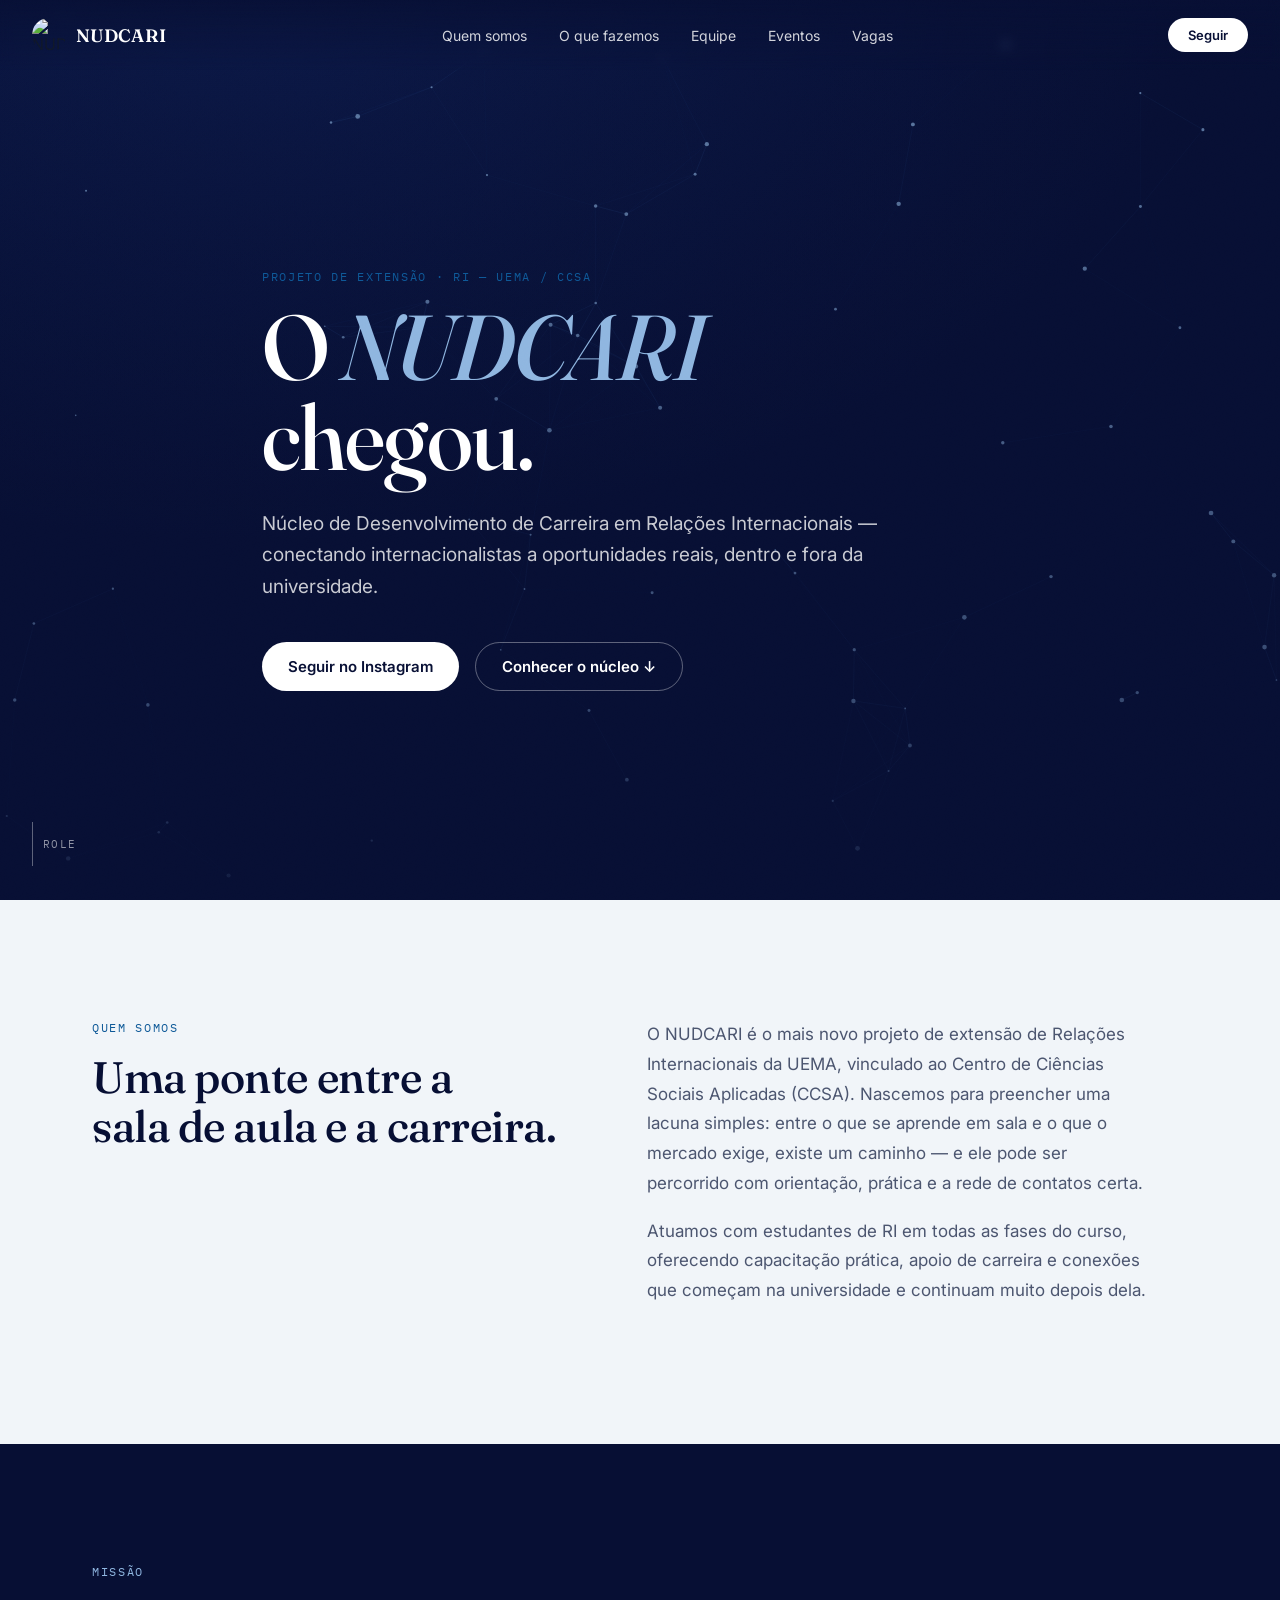
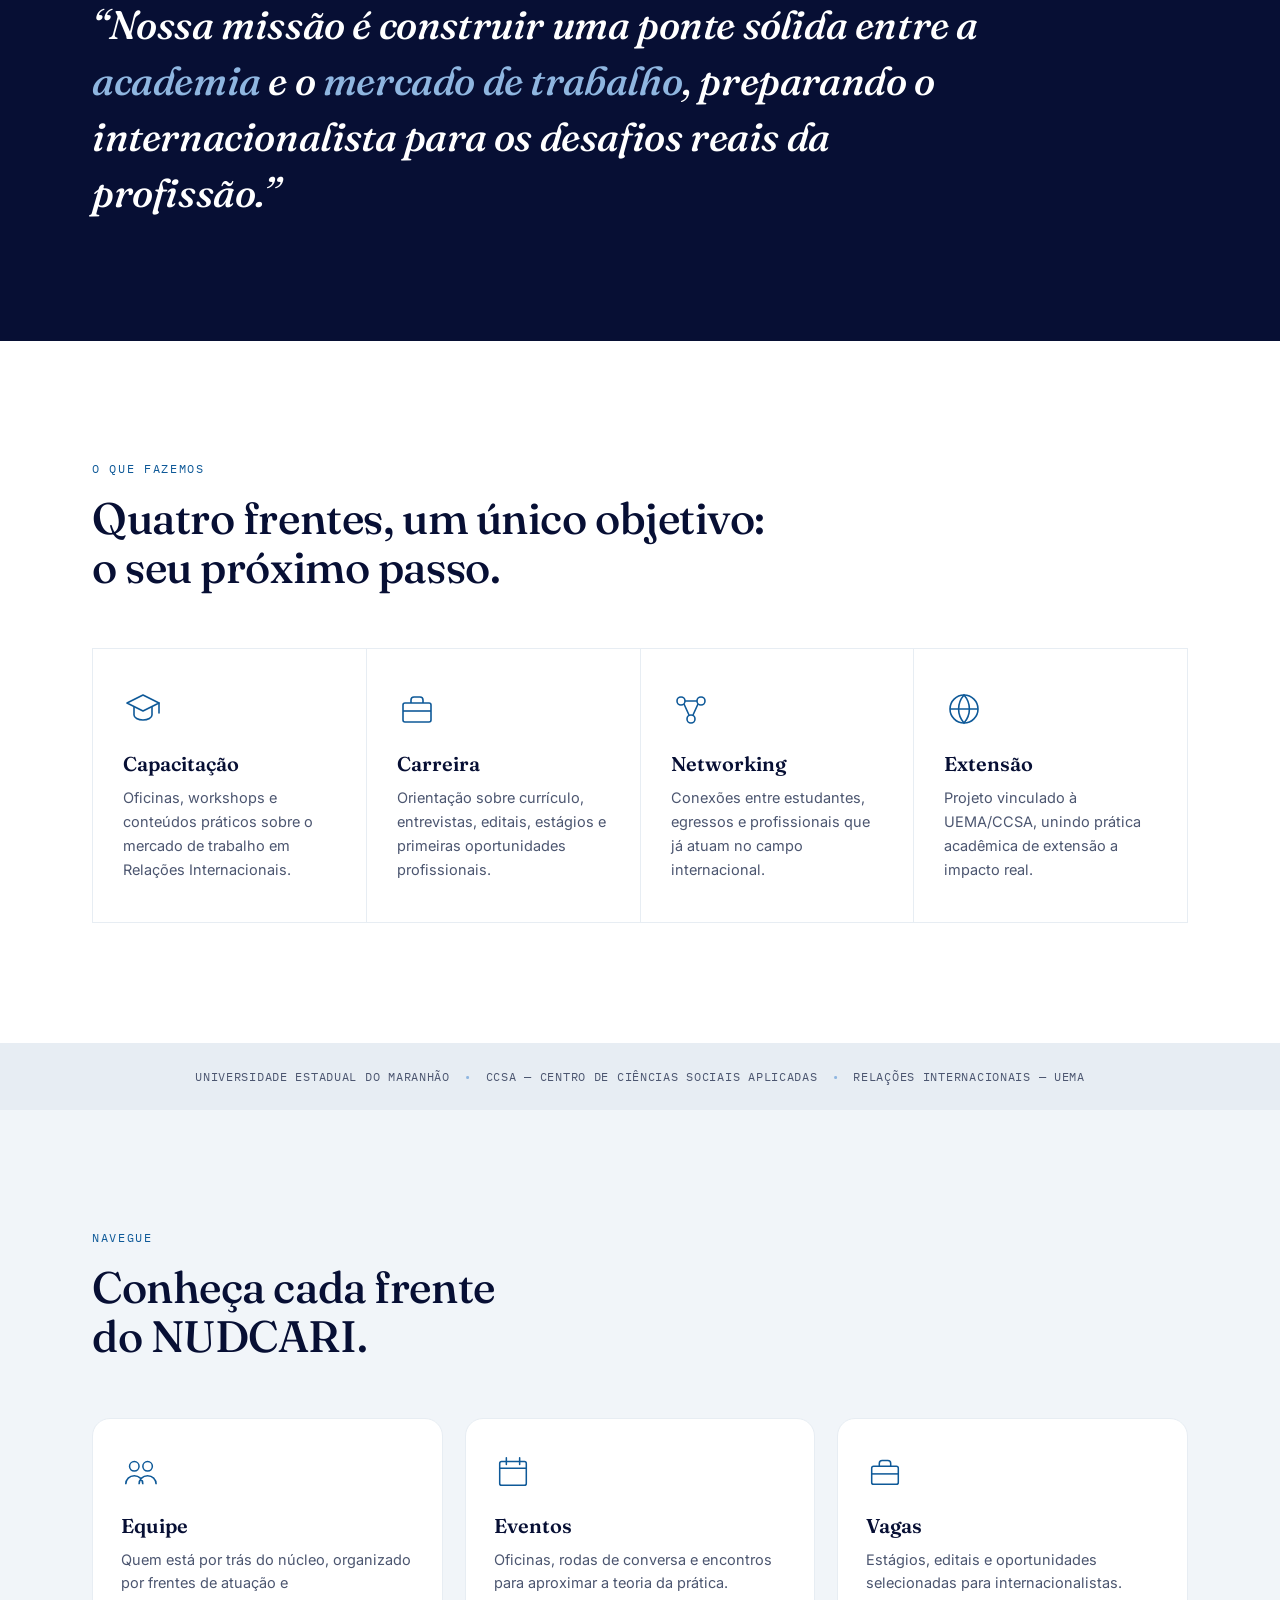
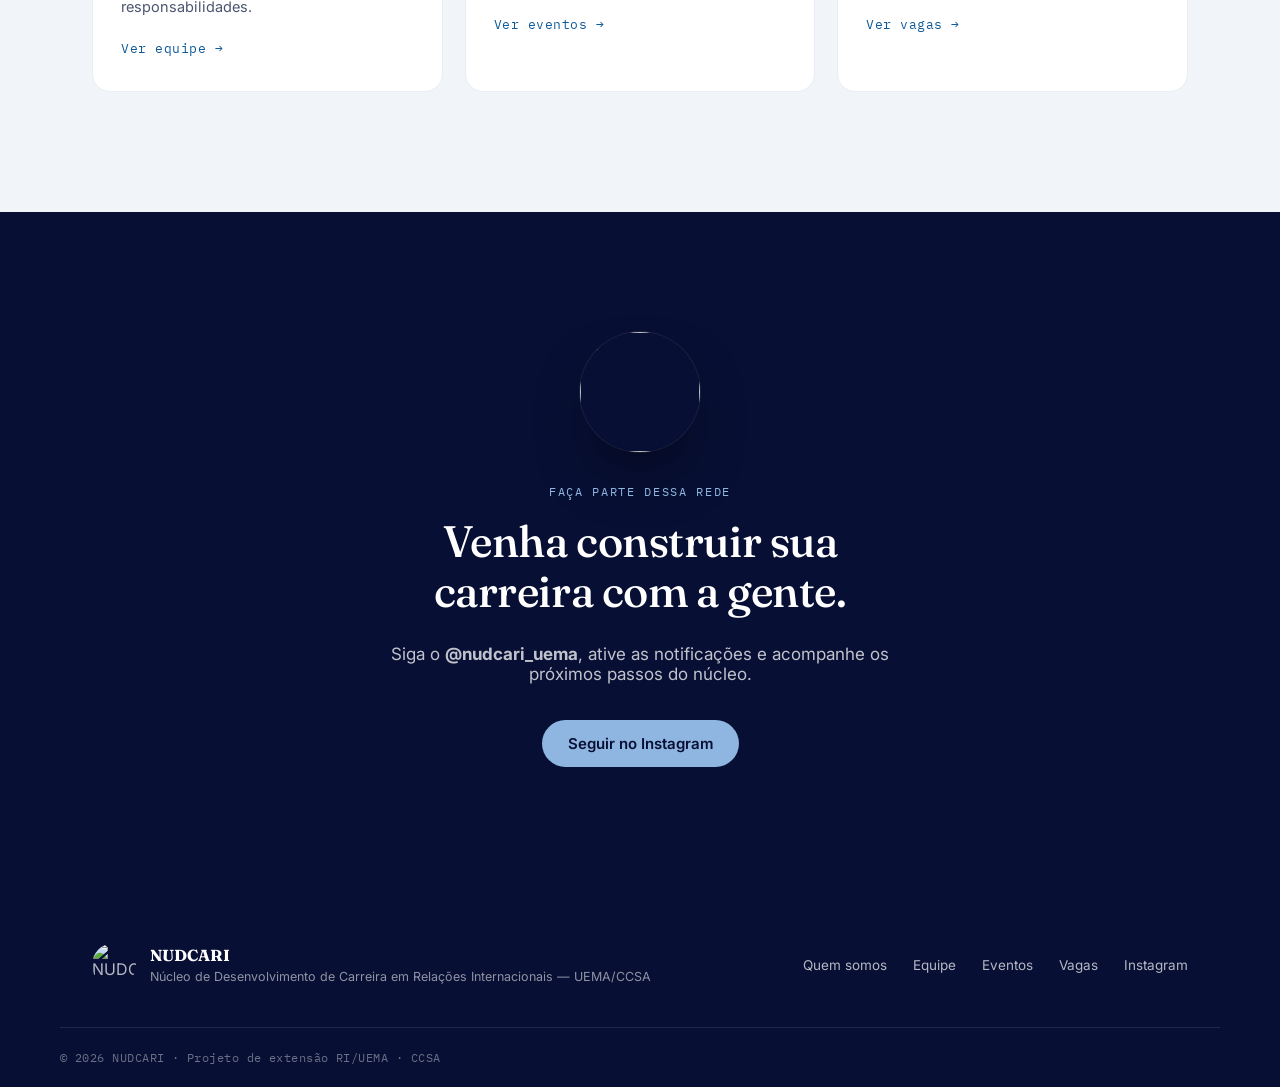
==== index.html @ c7c2193b "Initial commit" ====
<!DOCTYPE html>
<html lang="pt-BR">
<head>
<meta charset="UTF-8">
<meta name="viewport" content="width=device-width, initial-scale=1.0">
<title>NUDCARI — Núcleo de Desenvolvimento de Carreira em Relações Internacionais</title>
<meta name="description" content="NUDCARI é o projeto de extensão de Relações Internacionais da UEMA/CCSA que conecta internacionalistas a capacitação, carreira e networking.">
<link rel="icon" type="image/png" href="assets/favicon.png">
<link rel="preconnect" href="https://fonts.googleapis.com">
<link rel="preconnect" href="https://fonts.gstatic.com" crossorigin>
<link href="https://fonts.googleapis.com/css2?family=Fraunces:ital,opsz,wght@0,9..144,300;0,9..144,500;0,9..144,600;1,9..144,500&family=Inter:wght@400;500;600&family=IBM+Plex+Mono:wght@400;500&display=swap" rel="stylesheet">
<link rel="stylesheet" href="styles.css">
</head>
<body>

<div class="grain"></div>

<header class="nav" id="nav">
  <a href="#top" class="nav__brand">
    <img src="assets/logo-icon.png" alt="NUDCARI" class="nav__logo">
    <span class="nav__word">NUDCARI</span>
  </a>

  <nav class="nav__links" id="navLinks">
    <a href="#quem-somos">Quem somos</a>
    <a href="#pilares">O que fazemos</a>
    <a href="equipe.html">Equipe</a>
    <a href="eventos.html">Eventos</a>
    <a href="vagas.html">Vagas</a>
  </nav>

  <a href="https://instagram.com/nudcari_uema" target="_blank" rel="noopener" class="nav__cta">Seguir</a>

  <button class="nav__burger" id="burger" aria-label="Abrir menu" aria-expanded="false">
    <span></span><span></span><span></span>
  </button>
</header>

<main id="top">

  <!-- HERO -->
  <section class="hero">
    <canvas id="network" class="hero__canvas"></canvas>
    <div class="hero__veil"></div>
    <div class="hero__content">
      <p class="eyebrow" data-reveal>Projeto de Extensão · RI — UEMA / CCSA</p>
      <h1 class="hero__title" data-reveal>
        O <span class="ital">NUDCARI</span><br>chegou.
      </h1>
      <p class="hero__sub" data-reveal>
        Núcleo de Desenvolvimento de Carreira em Relações Internacionais —
        conectando internacionalistas a oportunidades reais, dentro e fora da universidade.
      </p>
      <div class="hero__actions" data-reveal>
        <a href="https://instagram.com/nudcari_uema" target="_blank" rel="noopener" class="btn btn--primary">
          Seguir no Instagram
        </a>
        <a href="#quem-somos" class="btn btn--ghost">Conhecer o núcleo ↓</a>
      </div>
    </div>
    <div class="hero__scroll" aria-hidden="true">
      <span></span>
      <p>role</p>
    </div>
  </section>

  <!-- QUEM SOMOS -->
  <section class="section section--pale" id="quem-somos">
    <div class="wrap grid-2">
      <div data-reveal>
        <p class="eyebrow">Quem somos</p>
        <h2 class="h2">Uma ponte entre a<br>sala de aula e a carreira.</h2>
      </div>
      <div class="prose" data-reveal>
        <p>
          O NUDCARI é o mais novo projeto de extensão de Relações Internacionais da UEMA,
          vinculado ao Centro de Ciências Sociais Aplicadas (CCSA). Nascemos para preencher
          uma lacuna simples: entre o que se aprende em sala e o que o mercado exige,
          existe um caminho — e ele pode ser percorrido com orientação, prática e a rede
          de contatos certa.
        </p>
        <p>
          Atuamos com estudantes de RI em todas as fases do curso, oferecendo capacitação
          prática, apoio de carreira e conexões que começam na universidade e continuam
          muito depois dela.
        </p>
      </div>
    </div>
  </section>

  <!-- MISSÃO -->
  <section class="section section--navy" id="missao">
    <div class="wrap">
      <p class="eyebrow eyebrow--light" data-reveal>Missão</p>
      <blockquote class="quote" data-reveal>
        “Nossa missão é construir uma ponte sólida entre a
        <em>academia</em> e o <em>mercado de trabalho</em>,
        preparando o internacionalista para os desafios reais da profissão.”
      </blockquote>
    </div>
  </section>

  <!-- PILARES -->
  <section class="section section--white" id="pilares">
    <div class="wrap">
      <p class="eyebrow" data-reveal>O que fazemos</p>
      <h2 class="h2" data-reveal>Quatro frentes, um único objetivo:<br>o seu próximo passo.</h2>

      <div class="cards">
        <article class="card" data-reveal>
          <div class="card__icon">
            <svg viewBox="0 0 40 40" fill="none"><path d="M20 6 L36 14 L20 22 L4 14 Z" stroke="currentColor" stroke-width="1.6" stroke-linejoin="round"/><path d="M11 18v8c0 2.5 4 5 9 5s9-2.5 9-5v-8" stroke="currentColor" stroke-width="1.6"/><path d="M36 14v10" stroke="currentColor" stroke-width="1.6" stroke-linecap="round"/></svg>
          </div>
          <h3>Capacitação</h3>
          <p>Oficinas, workshops e conteúdos práticos sobre o mercado de trabalho em Relações Internacionais.</p>
        </article>
        <article class="card" data-reveal>
          <div class="card__icon">
            <svg viewBox="0 0 40 40" fill="none"><rect x="6" y="14" width="28" height="19" rx="2" stroke="currentColor" stroke-width="1.6"/><path d="M14 14v-3a3 3 0 0 1 3-3h6a3 3 0 0 1 3 3v3" stroke="currentColor" stroke-width="1.6"/><path d="M6 22h28" stroke="currentColor" stroke-width="1.6"/></svg>
          </div>
          <h3>Carreira</h3>
          <p>Orientação sobre currículo, entrevistas, editais, estágios e primeiras oportunidades profissionais.</p>
        </article>
        <article class="card" data-reveal>
          <div class="card__icon">
            <svg viewBox="0 0 40 40" fill="none"><circle cx="10" cy="12" r="4" stroke="currentColor" stroke-width="1.6"/><circle cx="30" cy="12" r="4" stroke="currentColor" stroke-width="1.6"/><circle cx="20" cy="30" r="4" stroke="currentColor" stroke-width="1.6"/><path d="M13 15l5 11M27 15l-5 11M14 12h12" stroke="currentColor" stroke-width="1.6"/></svg>
          </div>
          <h3>Networking</h3>
          <p>Conexões entre estudantes, egressos e profissionais que já atuam no campo internacional.</p>
        </article>
        <article class="card" data-reveal>
          <div class="card__icon">
            <svg viewBox="0 0 40 40" fill="none"><circle cx="20" cy="20" r="14" stroke="currentColor" stroke-width="1.6"/><path d="M6 20h28M20 6c3.5 4 5.4 9 5.4 14S23.5 30 20 34c-3.5-4-5.4-9-5.4-14S16.5 10 20 6Z" stroke="currentColor" stroke-width="1.6"/></svg>
          </div>
          <h3>Extensão</h3>
          <p>Projeto vinculado à UEMA/CCSA, unindo prática acadêmica de extensão a impacto real.</p>
        </article>
      </div>
    </div>
  </section>

  <!-- PARCEIROS -->
  <section class="partners">
    <div class="wrap partners__row" data-reveal>
      <span>Universidade Estadual do Maranhão</span>
      <span class="dot">•</span>
      <span>CCSA — Centro de Ciências Sociais Aplicadas</span>
      <span class="dot">•</span>
      <span>Relações Internacionais — UEMA</span>
    </div>
  </section>

  <!-- EXPLORE -->
  <section class="section section--pale" id="explore">
    <div class="wrap">
      <p class="eyebrow" data-reveal>Navegue</p>
      <h2 class="h2" data-reveal>Conheça cada frente<br>do NUDCARI.</h2>

      <div class="explore">
        <a href="equipe.html" class="explore-card" data-reveal>
          <div class="explore-card__icon">
            <svg viewBox="0 0 40 40" fill="none"><circle cx="14" cy="14" r="5" stroke="currentColor" stroke-width="1.6"/><circle cx="28" cy="14" r="5" stroke="currentColor" stroke-width="1.6"/><path d="M5 33c0-5.5 4-9 9-9s9 3.5 9 9M19 33c0-5.5 4-9 9-9s9 3.5 9 9" stroke="currentColor" stroke-width="1.6"/></svg>
          </div>
          <h3>Equipe</h3>
          <p>Quem está por trás do núcleo, organizado por frentes de atuação e responsabilidades.</p>
          <span>Ver equipe →</span>
        </a>
        <a href="eventos.html" class="explore-card" data-reveal>
          <div class="explore-card__icon">
            <svg viewBox="0 0 40 40" fill="none"><rect x="6" y="9" width="28" height="25" rx="2" stroke="currentColor" stroke-width="1.6"/><path d="M6 16h28M13 5v7M27 5v7" stroke="currentColor" stroke-width="1.6" stroke-linecap="round"/></svg>
          </div>
          <h3>Eventos</h3>
          <p>Oficinas, rodas de conversa e encontros para aproximar a teoria da prática.</p>
          <span>Ver eventos →</span>
        </a>
        <a href="vagas.html" class="explore-card" data-reveal>
          <div class="explore-card__icon">
            <svg viewBox="0 0 40 40" fill="none"><rect x="6" y="14" width="28" height="19" rx="2" stroke="currentColor" stroke-width="1.6"/><path d="M14 14v-3a3 3 0 0 1 3-3h6a3 3 0 0 1 3 3v3" stroke="currentColor" stroke-width="1.6"/><path d="M6 22h28" stroke="currentColor" stroke-width="1.6"/></svg>
          </div>
          <h3>Vagas</h3>
          <p>Estágios, editais e oportunidades selecionadas para internacionalistas.</p>
          <span>Ver vagas →</span>
        </a>
      </div>
    </div>
  </section>

  <!-- CONTATO -->
  <section class="section section--navy cta-final" id="contato">
    <div class="wrap cta-final__inner">
      <img src="assets/logo-icon.png" alt="" class="cta-final__mark" aria-hidden="true">
      <p class="eyebrow eyebrow--light" data-reveal>Faça parte dessa rede</p>
      <h2 class="h2 h2--light" data-reveal>Venha construir sua<br>carreira com a gente.</h2>
      <p class="cta-final__text" data-reveal>
        Siga o <strong>@nudcari_uema</strong>, ative as notificações
        e acompanhe os próximos passos do núcleo.
      </p>
      <a href="https://instagram.com/nudcari_uema" target="_blank" rel="noopener" class="btn btn--light" data-reveal>
        Seguir no Instagram
      </a>
    </div>
  </section>

</main>

<footer class="footer">
  <div class="wrap footer__inner">
    <div class="footer__brand">
      <img src="assets/logo-icon.png" alt="NUDCARI">
      <div>
        <strong>NUDCARI</strong>
        <span>Núcleo de Desenvolvimento de Carreira em Relações Internacionais — UEMA/CCSA</span>
      </div>
    </div>
    <nav class="footer__links">
      <a href="#quem-somos">Quem somos</a>
      <a href="equipe.html">Equipe</a>
      <a href="eventos.html">Eventos</a>
      <a href="vagas.html">Vagas</a>
      <a href="https://instagram.com/nudcari_uema" target="_blank" rel="noopener">Instagram</a>
    </nav>
  </div>
  <div class="wrap footer__bottom">
    <span>© 2026 NUDCARI · Projeto de extensão RI/UEMA · CCSA</span>
  </div>
</footer>

<script src="script.js"></script>
</body>
</html>
---- styles.css ----
/* ============================================
   NUDCARI — design tokens
   Paleta extraída do material da liga:
   navy profundo (marca/logo), azul de destaque
   (títulos), azul claro (rede/nós), fundo pérola.
============================================ */
:root{
  --navy: #070f34;
  --navy-2: #0c1a4a;
  --blue-deep: #0e5998;
  --blue: #3d6fb4;
  --blue-light: #8fb6e0;
  --pale: #f1f5f9;
  --pale-2: #e7edf3;
  --white: #ffffff;
  --ink: #10182a;
  --ink-soft: #4c5670;

  --serif: 'Fraunces', 'Iowan Old Style', serif;
  --sans: 'Inter', -apple-system, BlinkMacSystemFont, sans-serif;
  --mono: 'IBM Plex Mono', ui-monospace, monospace;

  --max: 1160px;
  --ease: cubic-bezier(.16,.8,.24,1);
}

*,*::before,*::after{ box-sizing:border-box; }
html{ scroll-behavior:smooth; }
@media (prefers-reduced-motion: reduce){
  html{ scroll-behavior:auto; }
  *{ animation-duration:.001ms !important; animation-iteration-count:1 !important; transition-duration:.001ms !important; scroll-behavior:auto !important; }
}

body{
  margin:0;
  font-family:var(--sans);
  color:var(--ink);
  background:var(--white);
  -webkit-font-smoothing:antialiased;
  overflow-x:hidden;
}

a{ color:inherit; text-decoration:none; }
img{ max-width:100%; display:block; }
.wrap{ max-width:var(--max); margin:0 auto; padding:0 32px; }

::selection{ background:var(--blue-deep); color:var(--white); }

/* subtle grain overlay for texture, kills flat-AI look */
.grain{
  position:fixed; inset:0; pointer-events:none; z-index:999; opacity:.035; mix-blend-mode:overlay;
  background-image:url("data:image/svg+xml,%3Csvg xmlns='http://www.w3.org/2000/svg' width='120' height='120'%3E%3Cfilter id='n'%3E%3CfeTurbulence type='fractalNoise' baseFrequency='0.9' numOctaves='2' stitchTiles='stitch'/%3E%3C/filter%3E%3Crect width='100%25' height='100%25' filter='url(%23n)'/%3E%3C/svg%3E");
}

/* ============ eyebrow / headings ============ */
.eyebrow{
  font-family:var(--mono);
  font-size:12px;
  letter-spacing:.14em;
  text-transform:uppercase;
  color:var(--blue-deep);
  margin:0 0 18px;
}
.eyebrow--light{ color:var(--blue-light); }

.h2{
  font-family:var(--serif);
  font-weight:500;
  font-size:clamp(28px,4vw,44px);
  line-height:1.12;
  letter-spacing:-.01em;
  margin:0 0 28px;
  color:var(--navy);
}
.h2--light{ color:var(--white); }

.prose{ max-width:46ch; color:var(--ink-soft); font-size:17px; line-height:1.75; }
.prose p{ margin:0 0 18px; }
.prose--intro{ max-width:62ch; margin-bottom:56px; }

/* ============ buttons ============ */
.btn{
  display:inline-flex; align-items:center; gap:8px;
  font-family:var(--sans); font-weight:600; font-size:15px;
  padding:14px 26px; border-radius:100px;
  transition:transform .35s var(--ease), background .35s, color .35s, box-shadow .35s;
}
.btn--primary{ background:var(--white); color:var(--navy); }
.btn--primary:hover{ transform:translateY(-2px); box-shadow:0 12px 30px -10px rgba(0,0,0,.4); }
.btn--ghost{ color:var(--white); border:1px solid rgba(255,255,255,.35); }
.btn--ghost:hover{ background:rgba(255,255,255,.08); transform:translateY(-2px); }
.btn--light{ background:var(--blue-light); color:var(--navy); }
.btn--light:hover{ transform:translateY(-2px); box-shadow:0 12px 30px -10px rgba(143,182,224,.5); }

/* ============ nav ============ */
.nav{
  position:fixed; top:0; left:0; right:0; z-index:100;
  display:flex; align-items:center; justify-content:space-between;
  padding:18px 32px;
  background:linear-gradient(to bottom, rgba(7,15,52,.85), rgba(7,15,52,0));
  backdrop-filter:blur(6px);
  transition:background .4s, padding .4s, box-shadow .4s;
}
.nav.scrolled{
  background:rgba(7,15,52,.92);
  padding:12px 32px;
  box-shadow:0 10px 30px -15px rgba(0,0,0,.5);
}
.nav__brand{ display:flex; align-items:center; gap:10px; }
.nav__logo{ width:34px; height:34px; border-radius:50%; object-fit:cover; }
.nav__word{ font-family:var(--serif); font-weight:600; font-size:18px; letter-spacing:.02em; color:var(--white); }
.nav__links{ display:flex; gap:32px; }
.nav__links a{ font-size:14px; color:rgba(255,255,255,.82); position:relative; padding:4px 0; }
.nav__links a::after{
  content:''; position:absolute; left:0; bottom:0; width:0; height:1px; background:var(--blue-light);
  transition:width .3s var(--ease);
}
.nav__links a:hover::after{ width:100%; }
.nav__cta{
  font-size:13px; font-weight:600; color:var(--navy); background:var(--white);
  padding:9px 20px; border-radius:100px; transition:transform .3s var(--ease);
}
.nav__cta:hover{ transform:translateY(-2px); }
.nav__burger{ display:none; }

/* ============ hero ============ */
.hero{
  position:relative; min-height:100svh; display:flex; align-items:center;
  background:radial-gradient(120% 100% at 20% 0%, var(--navy-2), var(--navy) 60%);
  overflow:hidden;
}
.hero__canvas{ position:absolute; inset:0; width:100%; height:100%; opacity:.9; }
.hero__veil{
  position:absolute; inset:0;
  background:linear-gradient(180deg, rgba(7,15,52,.15) 0%, rgba(7,15,52,.55) 78%, rgba(7,15,52,.92) 100%);
}
.hero__content{ position:relative; z-index:2; padding:140px 32px 80px; max-width:820px; margin:0 auto; text-align:left; width:100%; }
.hero__title{
  font-family:var(--serif); font-weight:500; color:var(--white);
  font-size:clamp(44px,8vw,92px); line-height:.98; letter-spacing:-.02em; margin:0 0 26px;
}
.hero__title .ital{ font-style:italic; font-weight:500; color:var(--blue-light); }
.hero__sub{
  font-size:clamp(16px,2vw,19px); line-height:1.65; color:rgba(255,255,255,.78);
  max-width:52ch; margin:0 0 40px;
}
.hero__actions{ display:flex; gap:16px; flex-wrap:wrap; }

.hero__scroll{
  position:absolute; bottom:34px; left:32px; z-index:2;
  display:flex; align-items:center; gap:10px; color:rgba(255,255,255,.55);
}
.hero__scroll span{
  width:1px; height:44px; background:rgba(255,255,255,.35); position:relative; overflow:hidden;
}
.hero__scroll span::after{
  content:''; position:absolute; top:-100%; left:0; width:100%; height:100%; background:var(--blue-light);
  animation:scrollLine 2.2s ease-in-out infinite;
}
@keyframes scrollLine{ 0%{top:-100%;} 60%{top:100%;} 100%{top:100%;} }
.hero__scroll p{ font-family:var(--mono); font-size:11px; letter-spacing:.12em; text-transform:uppercase; margin:0; }

/* ============ reveal-on-scroll ============ */
[data-reveal]{
  opacity:0; transform:translateY(28px);
  transition:opacity .9s var(--ease), transform .9s var(--ease);
}
[data-reveal].in-view{ opacity:1; transform:translateY(0); }

/* ============ sections ============ */
.section{ padding:120px 0; }
.section--pale{ background:var(--pale); }
.section--white{ background:var(--white); }
.section--navy{ background:var(--navy); color:var(--white); }

.grid-2{ display:grid; grid-template-columns:1fr 1.1fr; gap:64px; align-items:start; }

/* quote */
.quote{
  font-family:var(--serif); font-style:italic; font-weight:500;
  font-size:clamp(24px,3.4vw,40px); line-height:1.4; color:var(--white);
  max-width:920px; margin:0; letter-spacing:-.01em;
}
.quote em{ font-style:italic; color:var(--blue-light); }

/* cards */
.cards{ display:grid; grid-template-columns:repeat(4,1fr); gap:1px; background:var(--pale-2); border:1px solid var(--pale-2); margin-top:56px; }
.card{ background:var(--white); padding:40px 30px; transition:background .35s; }
.card:hover{ background:var(--pale); }
.card__icon{ width:40px; height:40px; color:var(--blue-deep); margin-bottom:22px; }
.card__icon svg{ width:100%; height:100%; }
.card h3{ font-family:var(--serif); font-weight:600; font-size:20px; margin:0 0 10px; color:var(--navy); }
.card p{ font-size:14.5px; line-height:1.65; color:var(--ink-soft); margin:0; }

/* partners */
.partners{ background:var(--pale-2); padding:26px 0; }
.partners__row{
  display:flex; flex-wrap:wrap; justify-content:center; align-items:center; gap:14px;
  font-family:var(--mono); font-size:12px; letter-spacing:.06em; text-transform:uppercase; color:var(--ink-soft);
  text-align:center;
}
.partners .dot{ color:var(--blue-light); }

/* team */
.team-grid{ display:grid; grid-template-columns:repeat(3,1fr); gap:14px; }
.team-role{
  border:1px solid rgba(14,89,152,.18); border-radius:14px; padding:26px 22px;
  background:var(--white); transition:transform .35s var(--ease), border-color .35s;
}
.team-role:hover{ transform:translateY(-4px); border-color:var(--blue-deep); }
.team-role span{ font-family:var(--serif); font-size:17px; color:var(--navy); }

/* final cta */
.cta-final{ position:relative; text-align:center; overflow:hidden; }
.cta-final__inner{ position:relative; z-index:1; display:flex; flex-direction:column; align-items:center; }
.cta-final__mark{
  width:120px; height:120px; border-radius:50%; object-fit:cover; margin-bottom:32px;
  box-shadow:0 0 0 1px rgba(255,255,255,.08), 0 30px 60px -20px rgba(0,0,0,.6);
}
.cta-final__text{ font-size:17px; color:rgba(255,255,255,.75); max-width:46ch; margin:0 0 36px; }

/* footer */
.footer{ background:var(--navy); color:rgba(255,255,255,.7); padding:56px 0 0; }
.footer__inner{ display:flex; justify-content:space-between; align-items:center; flex-wrap:wrap; gap:24px; padding-bottom:40px; border-bottom:1px solid rgba(255,255,255,.1); }
.footer__brand{ display:flex; align-items:center; gap:14px; }
.footer__brand img{ width:44px; height:44px; border-radius:50%; object-fit:cover; }
.footer__brand strong{ display:block; color:var(--white); font-family:var(--serif); font-size:16px; }
.footer__brand span{ font-size:12.5px; color:rgba(255,255,255,.55); }
.footer__links{ display:flex; gap:26px; flex-wrap:wrap; font-size:13.5px; }
.footer__links a:hover{ color:var(--blue-light); }
.footer__bottom{ padding:22px 0; font-family:var(--mono); font-size:11.5px; letter-spacing:.04em; color:rgba(255,255,255,.4); }

/* ============ nav active state ============ */
.nav__links a.active{ color:var(--white); }
.nav__links a.active::after{ width:100%; }

/* ============ page header (interior pages) ============ */
.page-header{
  position:relative; overflow:hidden;
  background:radial-gradient(120% 100% at 15% 0%, var(--navy-2), var(--navy) 65%);
  padding:168px 0 76px;
}
.page-header__deco{
  position:absolute; top:-40px; right:-60px; width:420px; height:420px; opacity:.35;
  color:var(--blue);
}
.page-header__deco svg{ width:100%; height:100%; }
.page-header .wrap{ position:relative; z-index:1; }
.page-header .eyebrow{ margin-bottom:16px; }
.page-header h1{
  font-family:var(--serif); font-weight:500; color:var(--white);
  font-size:clamp(34px,5vw,58px); line-height:1.06; letter-spacing:-.01em; margin:0 0 20px;
  max-width:16ch;
}
.page-header p.lede{
  font-size:clamp(15px,1.6vw,18px); line-height:1.7; color:rgba(255,255,255,.75);
  max-width:56ch; margin:0;
}

/* ============ explore teaser cards (home) ============ */
.explore{ display:grid; grid-template-columns:repeat(3,1fr); gap:22px; margin-top:56px; }
.explore-card{
  display:block; border:1px solid var(--pale-2); border-radius:18px; padding:34px 28px;
  background:var(--white); transition:transform .4s var(--ease), box-shadow .4s var(--ease), border-color .4s;
}
.explore-card:hover{ transform:translateY(-6px); box-shadow:0 24px 48px -24px rgba(7,15,52,.25); border-color:transparent; }
.explore-card__icon{ width:38px; height:38px; color:var(--blue-deep); margin-bottom:22px; }
.explore-card__icon svg{ width:100%; height:100%; }
.explore-card h3{ font-family:var(--serif); font-weight:600; font-size:20px; margin:0 0 10px; color:var(--navy); }
.explore-card p{ font-size:14.5px; line-height:1.65; color:var(--ink-soft); margin:0 0 18px; }
.explore-card span{ font-family:var(--mono); font-size:12.5px; letter-spacing:.04em; color:var(--blue-deep); }

/* ============ format / activity cards (eventos) ============ */
.format-grid{ display:grid; grid-template-columns:repeat(2,1fr); gap:1px; background:var(--pale-2); border:1px solid var(--pale-2); margin-top:56px; }
.format-card{ background:var(--white); padding:38px; }
.format-card h3{ font-family:var(--serif); font-weight:600; font-size:19px; margin:0 0 12px; color:var(--navy); }
.format-card p{ font-size:15px; line-height:1.7; color:var(--ink-soft); margin:0; }

/* ============ empty state ============ */
.empty-state{
  border:1.5px dashed var(--blue-light); border-radius:18px; padding:56px 40px; text-align:center;
  margin-top:48px; background:rgba(143,182,224,.06);
}
.empty-state p{ font-size:16px; color:var(--ink-soft); max-width:48ch; margin:0 auto 24px; line-height:1.6; }

/* ============ vagas: filters + job cards ============ */
.filters{ display:flex; flex-wrap:wrap; gap:10px; margin:44px 0 6px; }
.filter-chip{
  font-family:var(--mono); font-size:12.5px; letter-spacing:.04em; text-transform:uppercase;
  padding:9px 18px; border-radius:100px; border:1px solid var(--pale-2); background:var(--white);
  color:var(--ink-soft); cursor:pointer; transition:all .3s var(--ease);
}
.filter-chip:hover{ border-color:var(--blue-deep); color:var(--blue-deep); }
.filter-chip.active{ background:var(--navy); border-color:var(--navy); color:var(--white); }

.jobs{ display:flex; flex-direction:column; gap:16px; margin-top:32px; }
.job-card{
  position:relative; border:1px solid var(--pale-2); border-radius:16px; padding:30px 32px;
  background:var(--white); transition:border-color .3s, box-shadow .3s;
  display:flex; justify-content:space-between; gap:24px; align-items:flex-start; flex-wrap:wrap;
}
.job-card:hover{ border-color:var(--blue-deep); box-shadow:0 20px 40px -28px rgba(7,15,52,.3); }
.job-card__main{ flex:1; min-width:240px; }
.job-card__tags{ display:flex; gap:8px; flex-wrap:wrap; margin-bottom:14px; }
.job-card__tag{
  font-family:var(--mono); font-size:11px; letter-spacing:.05em; text-transform:uppercase;
  padding:4px 11px; border-radius:100px; background:var(--pale); color:var(--blue-deep);
}
.job-card__demo{ background:#fdf1e0; color:#9a6a12; }
.job-card h3{ font-family:var(--serif); font-weight:600; font-size:21px; margin:0 0 8px; color:var(--navy); }
.job-card__org{ font-size:14px; color:var(--ink-soft); margin:0 0 14px; }
.job-card p.desc{ font-size:14.5px; line-height:1.65; color:var(--ink-soft); margin:0; max-width:60ch; }
.job-card__meta{ display:flex; flex-direction:column; align-items:flex-end; gap:12px; text-align:right; }
.job-card__deadline{ font-family:var(--mono); font-size:12px; color:var(--ink-soft); }
.job-card__deadline strong{ color:var(--navy); display:block; font-family:var(--sans); font-size:13.5px; margin-top:2px; }
.job-card .btn-small{
  font-family:var(--sans); font-weight:600; font-size:13.5px; color:var(--white); background:var(--navy);
  padding:10px 20px; border-radius:100px; white-space:nowrap; transition:transform .3s var(--ease), background .3s;
}
.job-card .btn-small:hover{ background:var(--blue-deep); transform:translateY(-2px); }

.jobs-note{
  font-size:13px; color:var(--ink-soft); background:var(--pale); border-radius:12px; padding:16px 20px;
  margin-top:36px; font-family:var(--mono); line-height:1.6;
}

/* ============ team role cards (equipe page, expanded) ============ */
.role-grid{ display:grid; grid-template-columns:repeat(3,1fr); gap:16px; margin-top:20px; }
.role-card{
  border:1px solid rgba(14,89,152,.16); border-radius:16px; padding:28px 24px; background:var(--white);
  transition:transform .35s var(--ease), border-color .35s;
}
.role-card:hover{ transform:translateY(-4px); border-color:var(--blue-deep); }
.role-card h3{ font-family:var(--serif); font-size:18px; font-weight:600; color:var(--navy); margin:0 0 8px; }
.role-card p{ font-size:13.5px; line-height:1.6; color:var(--ink-soft); margin:0; }

/* mini cta band on interior pages */
.mini-cta{
  display:flex; justify-content:space-between; align-items:center; flex-wrap:wrap; gap:24px;
  background:var(--navy); border-radius:20px; padding:44px 40px; margin-top:80px;
}
.mini-cta h3{ font-family:var(--serif); font-weight:500; font-size:24px; color:var(--white); margin:0 0 6px; }
.mini-cta p{ font-size:14.5px; color:rgba(255,255,255,.7); margin:0; }

/* ============ responsive ============ */
@media (max-width:900px){
  .grid-2{ grid-template-columns:1fr; gap:36px; }
  .cards{ grid-template-columns:repeat(2,1fr); }
  .team-grid{ grid-template-columns:repeat(2,1fr); }
  .section{ padding:90px 0; }
  .explore{ grid-template-columns:1fr; }
  .format-grid{ grid-template-columns:1fr; }
  .role-grid{ grid-template-columns:repeat(2,1fr); }
  .job-card{ flex-direction:column; }
  .job-card__meta{ align-items:flex-start; text-align:left; width:100%; }
  .mini-cta{ flex-direction:column; align-items:flex-start; }
}

@media (max-width:720px){
  .nav__links, .nav__cta{ display:none; }
  .nav__burger{
    display:flex; flex-direction:column; gap:5px; background:none; border:0; padding:6px; cursor:pointer;
  }
  .nav__burger span{ width:22px; height:1.5px; background:var(--white); transition:transform .3s, opacity .3s; }
  .nav.open .nav__links{
    display:flex; position:absolute; top:100%; left:0; right:0; flex-direction:column;
    background:var(--navy); padding:24px 32px; gap:18px;
  }
  .nav.open .nav__cta{ display:inline-flex; position:absolute; top:20px; right:70px; }

  .hero__content{ padding:120px 24px 70px; }
  .cards{ grid-template-columns:1fr; }
  .team-grid{ grid-template-columns:1fr; }
  .role-grid{ grid-template-columns:1fr; }
  .wrap{ padding:0 22px; }
  .page-header{ padding:150px 0 60px; }
  .page-header__deco{ width:280px; height:280px; }
}
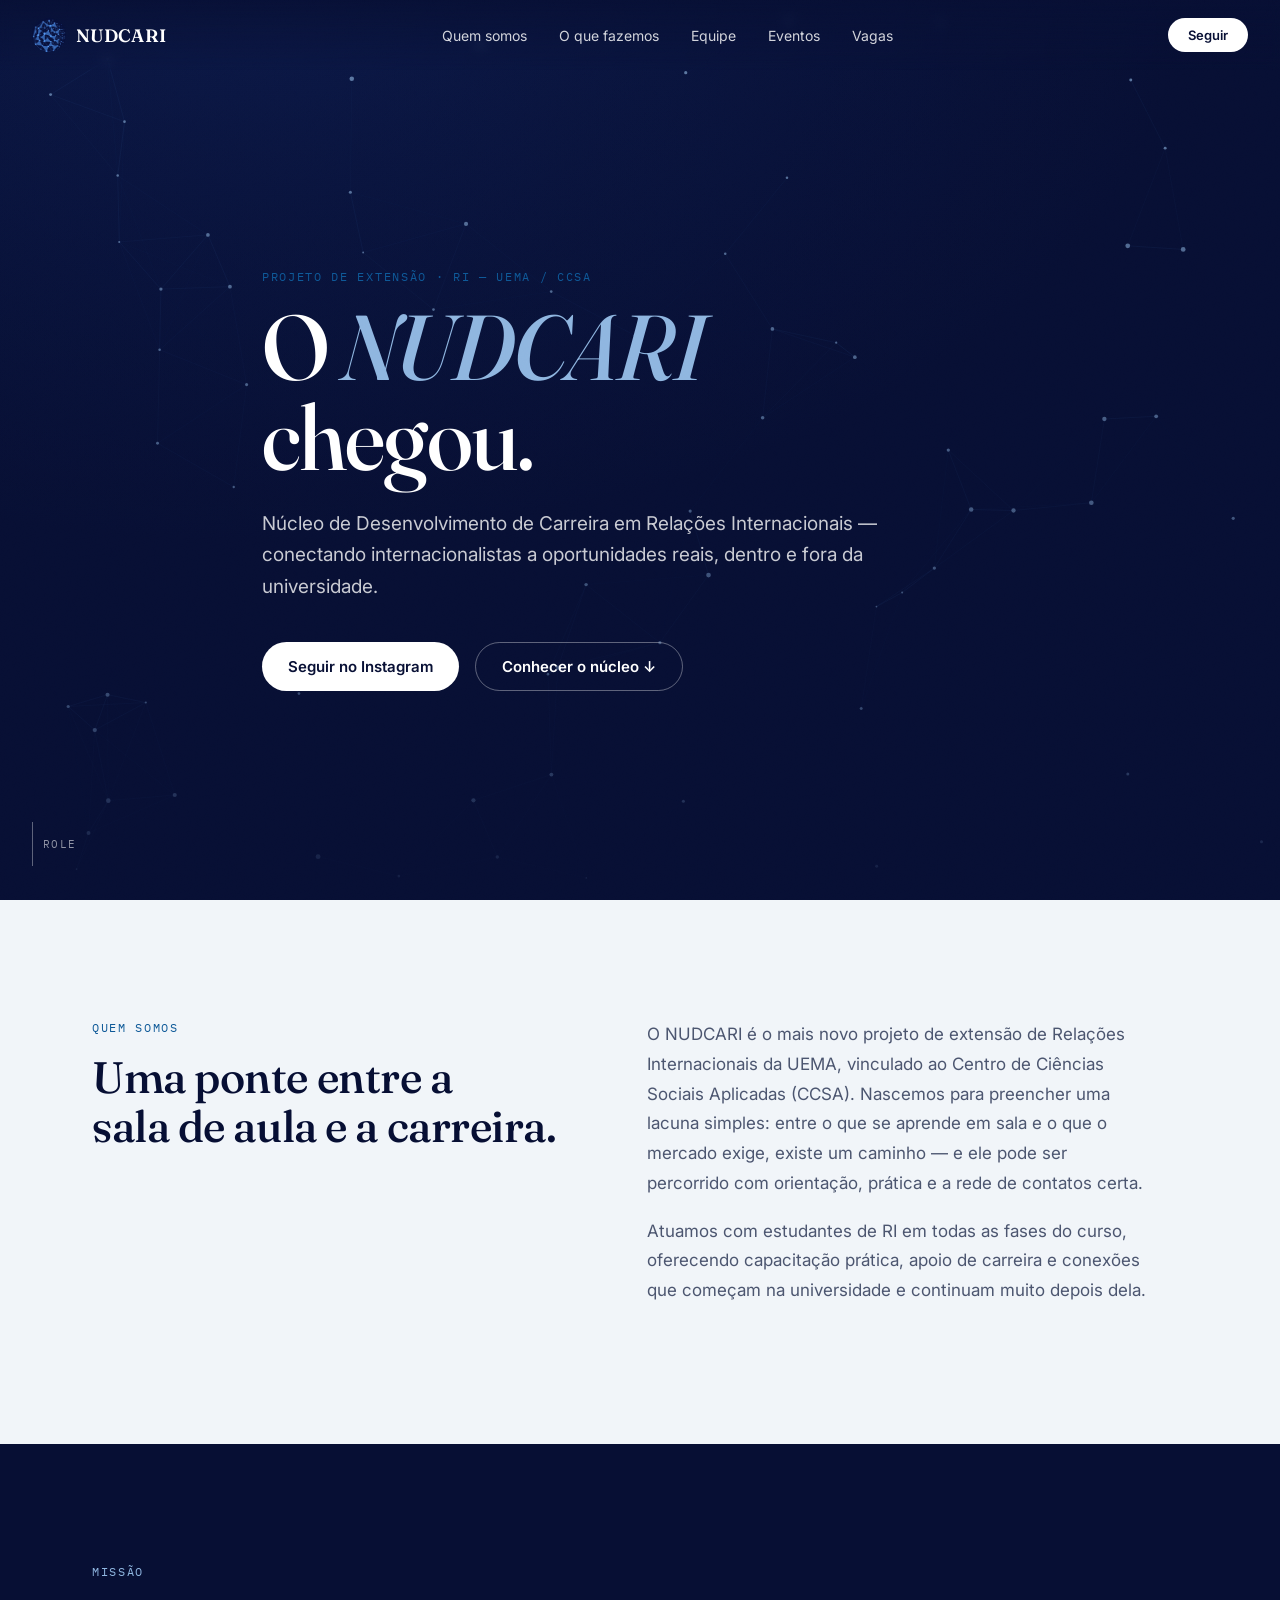
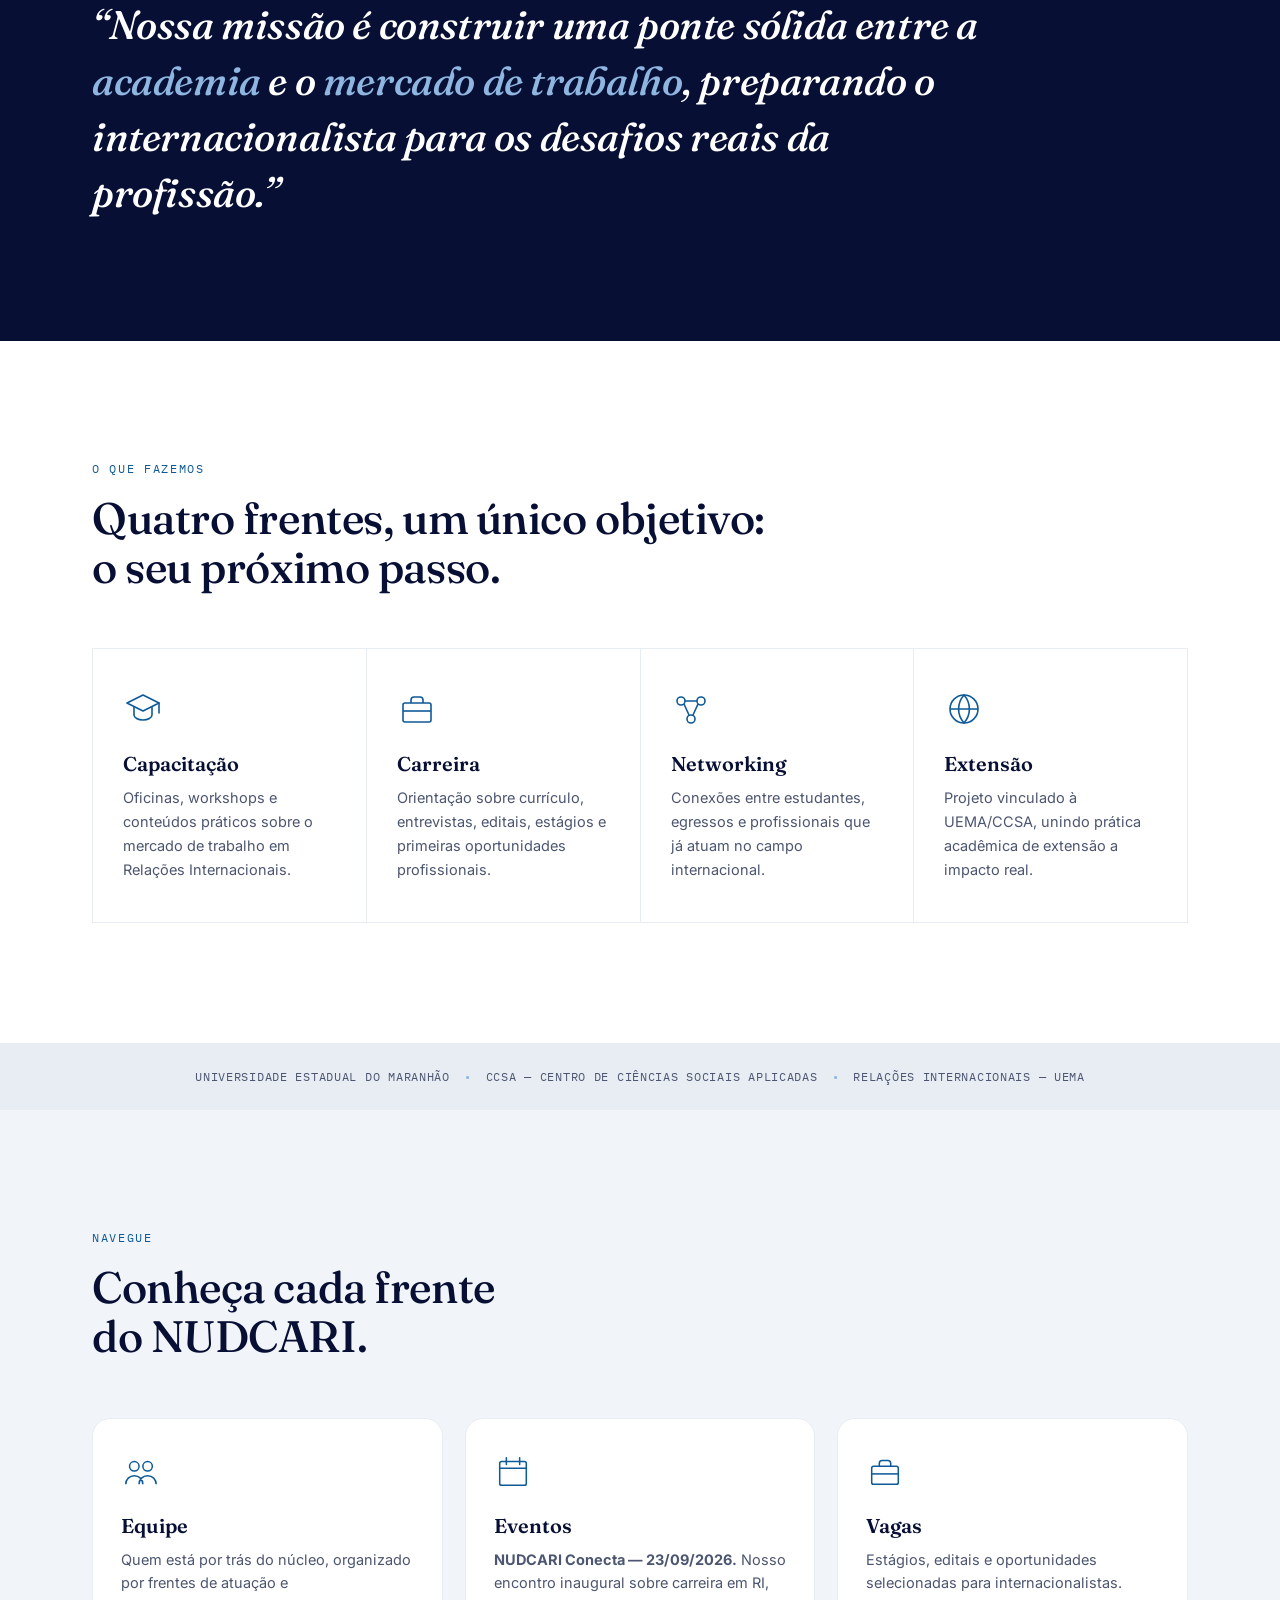
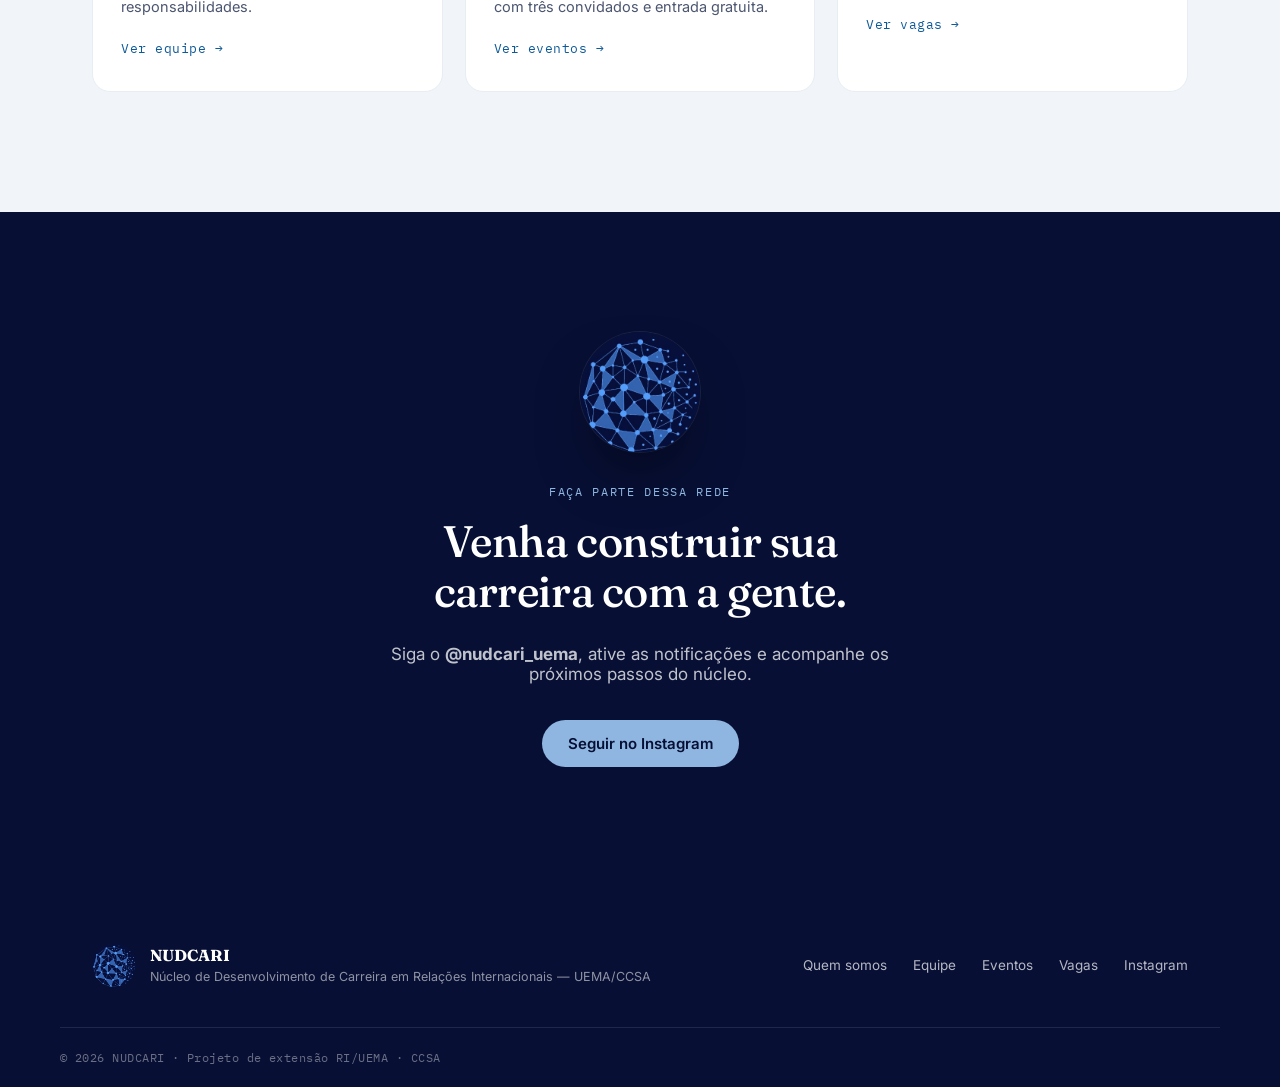
==== commit ea3f946b: "adiciona equipe, vagas reais e evento com carrossel" ====
--- a/index.html
+++ b/index.html
@@ -170,7 +170,7 @@
             <svg viewBox="0 0 40 40" fill="none"><rect x="6" y="9" width="28" height="25" rx="2" stroke="currentColor" stroke-width="1.6"/><path d="M6 16h28M13 5v7M27 5v7" stroke="currentColor" stroke-width="1.6" stroke-linecap="round"/></svg>
           </div>
           <h3>Eventos</h3>
-          <p>Oficinas, rodas de conversa e encontros para aproximar a teoria da prática.</p>
+          <p><strong>NUDCARI Conecta — 23/09/2026.</strong> Nosso encontro inaugural sobre carreira em RI, com três convidados e entrada gratuita.</p>
           <span>Ver eventos →</span>
         </a>
         <a href="vagas.html" class="explore-card" data-reveal>
@@ -227,4 +227,4 @@
 
 <script src="script.js"></script>
 </body>
-</html>
+</html>
--- a/styles.css
+++ b/styles.css
@@ -313,11 +313,11 @@
 .job-card__meta{ display:flex; flex-direction:column; align-items:flex-end; gap:12px; text-align:right; }
 .job-card__deadline{ font-family:var(--mono); font-size:12px; color:var(--ink-soft); }
 .job-card__deadline strong{ color:var(--navy); display:block; font-family:var(--sans); font-size:13.5px; margin-top:2px; }
-.job-card .btn-small{
+.btn-small{
   font-family:var(--sans); font-weight:600; font-size:13.5px; color:var(--white); background:var(--navy);
   padding:10px 20px; border-radius:100px; white-space:nowrap; transition:transform .3s var(--ease), background .3s;
 }
-.job-card .btn-small:hover{ background:var(--blue-deep); transform:translateY(-2px); }
+.btn-small:hover{ background:var(--blue-deep); transform:translateY(-2px); }
 
 .jobs-note{
   font-size:13px; color:var(--ink-soft); background:var(--pale); border-radius:12px; padding:16px 20px;
@@ -333,6 +333,107 @@
 .role-card:hover{ transform:translateY(-4px); border-color:var(--blue-deep); }
 .role-card h3{ font-family:var(--serif); font-size:18px; font-weight:600; color:var(--navy); margin:0 0 8px; }
 .role-card p{ font-size:13.5px; line-height:1.6; color:var(--ink-soft); margin:0; }
+
+/* ============ member cards (equipe page, real people) ============ */
+.member-grid{ display:grid; grid-template-columns:repeat(3,1fr); gap:24px; margin-top:20px; }
+.member-card{
+  text-align:center; border:1px solid var(--pale-2); border-radius:18px; padding:32px 24px;
+  background:var(--white); transition:transform .35s var(--ease), box-shadow .35s var(--ease);
+}
+.member-card:hover{ transform:translateY(-6px); box-shadow:0 24px 48px -26px rgba(7,15,52,.25); }
+.member-card__photo{
+  width:92px; height:92px; border-radius:50%; object-fit:cover; object-position:center;
+  margin:0 auto 20px; background:var(--pale-2); border:1px solid var(--pale-2);
+}
+.member-card h3{ font-family:var(--serif); font-weight:600; font-size:17px; color:var(--navy); margin:0 0 8px; line-height:1.3; }
+.member-card span{
+  font-family:var(--mono); font-size:11.5px; letter-spacing:.05em; text-transform:uppercase; color:var(--blue-deep);
+}
+
+/* ============ event cards (eventos page) ============ */
+.event{
+  display:flex; gap:36px; align-items:flex-start;
+  background:var(--white); border:1px solid var(--pale-2); border-radius:20px;
+  padding:40px; margin-top:48px;
+}
+.event__date{
+  flex-shrink:0; width:104px; text-align:center; background:var(--navy); color:var(--white);
+  border-radius:14px; padding:20px 12px;
+}
+.event__day{ display:block; font-family:var(--serif); font-size:40px; line-height:1; font-weight:600; }
+.event__month{ display:block; font-family:var(--mono); font-size:13px; letter-spacing:.1em; text-transform:uppercase; margin-top:6px; color:var(--blue-light); }
+.event__year{ display:block; font-family:var(--mono); font-size:11px; letter-spacing:.08em; margin-top:2px; color:rgba(255,255,255,.5); }
+
+.event__body{ flex:1; min-width:0; }
+.event__tags{ display:flex; flex-wrap:wrap; gap:8px; margin-bottom:16px; }
+.event__tag{
+  font-family:var(--mono); font-size:11px; letter-spacing:.05em; text-transform:uppercase;
+  padding:4px 11px; border-radius:100px; background:var(--pale); color:var(--blue-deep);
+}
+.event__tag--live{ background:var(--navy); color:var(--white); }
+.event__body h3{ font-family:var(--serif); font-weight:600; font-size:27px; color:var(--navy); margin:0 0 6px; }
+.event__subtitle{ font-size:16px; color:var(--blue-deep); margin:0 0 18px; line-height:1.5; }
+.event__desc{ font-size:15px; line-height:1.75; color:var(--ink-soft); margin:0 0 26px; max-width:66ch; }
+
+.event__info{ list-style:none; padding:0; margin:0 0 30px; display:grid; grid-template-columns:repeat(2,1fr); gap:12px 28px; max-width:560px; }
+.event__info li{ font-size:14.5px; color:var(--ink); }
+.event__info strong{
+  display:block; font-family:var(--mono); font-size:11px; letter-spacing:.07em; text-transform:uppercase;
+  color:var(--ink-soft); font-weight:400; margin-bottom:3px;
+}
+
+.event__speakers-label{
+  font-family:var(--mono); font-size:11.5px; letter-spacing:.1em; text-transform:uppercase;
+  color:var(--blue-deep); margin:0 0 16px; padding-top:26px; border-top:1px solid var(--pale-2);
+}
+.speakers{ display:grid; grid-template-columns:repeat(3,1fr); gap:20px; margin-bottom:28px; }
+.speaker{ background:var(--pale); border-radius:14px; padding:22px 20px; }
+.speaker h4{ font-family:var(--serif); font-weight:600; font-size:16.5px; color:var(--navy); margin:0 0 4px; }
+.speaker span{
+  display:block; font-family:var(--mono); font-size:10.5px; letter-spacing:.05em; text-transform:uppercase;
+  color:var(--blue-deep); margin-bottom:12px; line-height:1.4;
+}
+.speaker p{ font-size:13px; line-height:1.6; color:var(--ink-soft); margin:0; }
+.event__link{ display:inline-block; }
+
+/* ============ carousel ============ */
+.carousel{ position:relative; margin:0 0 28px; }
+.carousel__track{
+  display:flex; gap:16px; overflow-x:auto; scroll-snap-type:x mandatory;
+  scroll-behavior:smooth; padding-bottom:4px;
+  scrollbar-width:none; -ms-overflow-style:none;
+}
+.carousel__track::-webkit-scrollbar{ display:none; }
+.carousel__slide{
+  flex:0 0 100%; scroll-snap-align:center; margin:0;
+  display:flex; justify-content:center;
+}
+.carousel__slide img{
+  width:auto; max-width:100%; max-height:560px; height:auto;
+  border-radius:14px; display:block;
+  border:1px solid var(--pale-2); background:var(--pale);
+}
+.carousel__nav{
+  position:absolute; top:50%; transform:translateY(-50%); z-index:2;
+  width:40px; height:40px; border-radius:50%; border:1px solid var(--pale-2);
+  background:var(--white); color:var(--navy); cursor:pointer;
+  display:flex; align-items:center; justify-content:center; padding:0;
+  box-shadow:0 8px 20px -8px rgba(7,15,52,.35);
+  transition:background .3s, color .3s, opacity .3s;
+}
+.carousel__nav svg{ width:20px; height:20px; }
+.carousel__nav:hover{ background:var(--navy); color:var(--white); }
+.carousel__nav:disabled{ opacity:.3; cursor:default; }
+.carousel__nav:disabled:hover{ background:var(--white); color:var(--navy); }
+.carousel__nav--prev{ left:-16px; }
+.carousel__nav--next{ right:-16px; }
+
+.carousel__dots{ display:flex; gap:7px; justify-content:center; margin-top:16px; }
+.carousel__dot{
+  width:7px; height:7px; border-radius:50%; border:0; padding:0; cursor:pointer;
+  background:var(--pale-2); transition:background .3s, transform .3s;
+}
+.carousel__dot.active{ background:var(--blue-deep); transform:scale(1.35); }
 
 /* mini cta band on interior pages */
 .mini-cta{
@@ -351,6 +452,12 @@
   .explore{ grid-template-columns:1fr; }
   .format-grid{ grid-template-columns:1fr; }
   .role-grid{ grid-template-columns:repeat(2,1fr); }
+  .member-grid{ grid-template-columns:repeat(2,1fr); }
+  .speakers{ grid-template-columns:1fr; }
+  .event{ flex-direction:column; gap:24px; padding:32px; }
+  .event__date{ display:flex; width:auto; align-items:baseline; gap:10px; padding:14px 20px; }
+  .event__day{ font-size:30px; }
+  .event__month, .event__year{ margin-top:0; }
   .job-card{ flex-direction:column; }
   .job-card__meta{ align-items:flex-start; text-align:left; width:100%; }
   .mini-cta{ flex-direction:column; align-items:flex-start; }
@@ -372,7 +479,14 @@
   .cards{ grid-template-columns:1fr; }
   .team-grid{ grid-template-columns:1fr; }
   .role-grid{ grid-template-columns:1fr; }
+  .member-grid{ grid-template-columns:1fr; }
+  .event{ padding:26px 22px; }
+  .carousel__slide img{ max-height:420px; }
+  .carousel__nav--prev{ left:6px; }
+  .carousel__nav--next{ right:6px; }
+  .event__info{ grid-template-columns:1fr; }
+  .event__body h3{ font-size:23px; }
   .wrap{ padding:0 22px; }
   .page-header{ padding:150px 0 60px; }
   .page-header__deco{ width:280px; height:280px; }
-}
+}
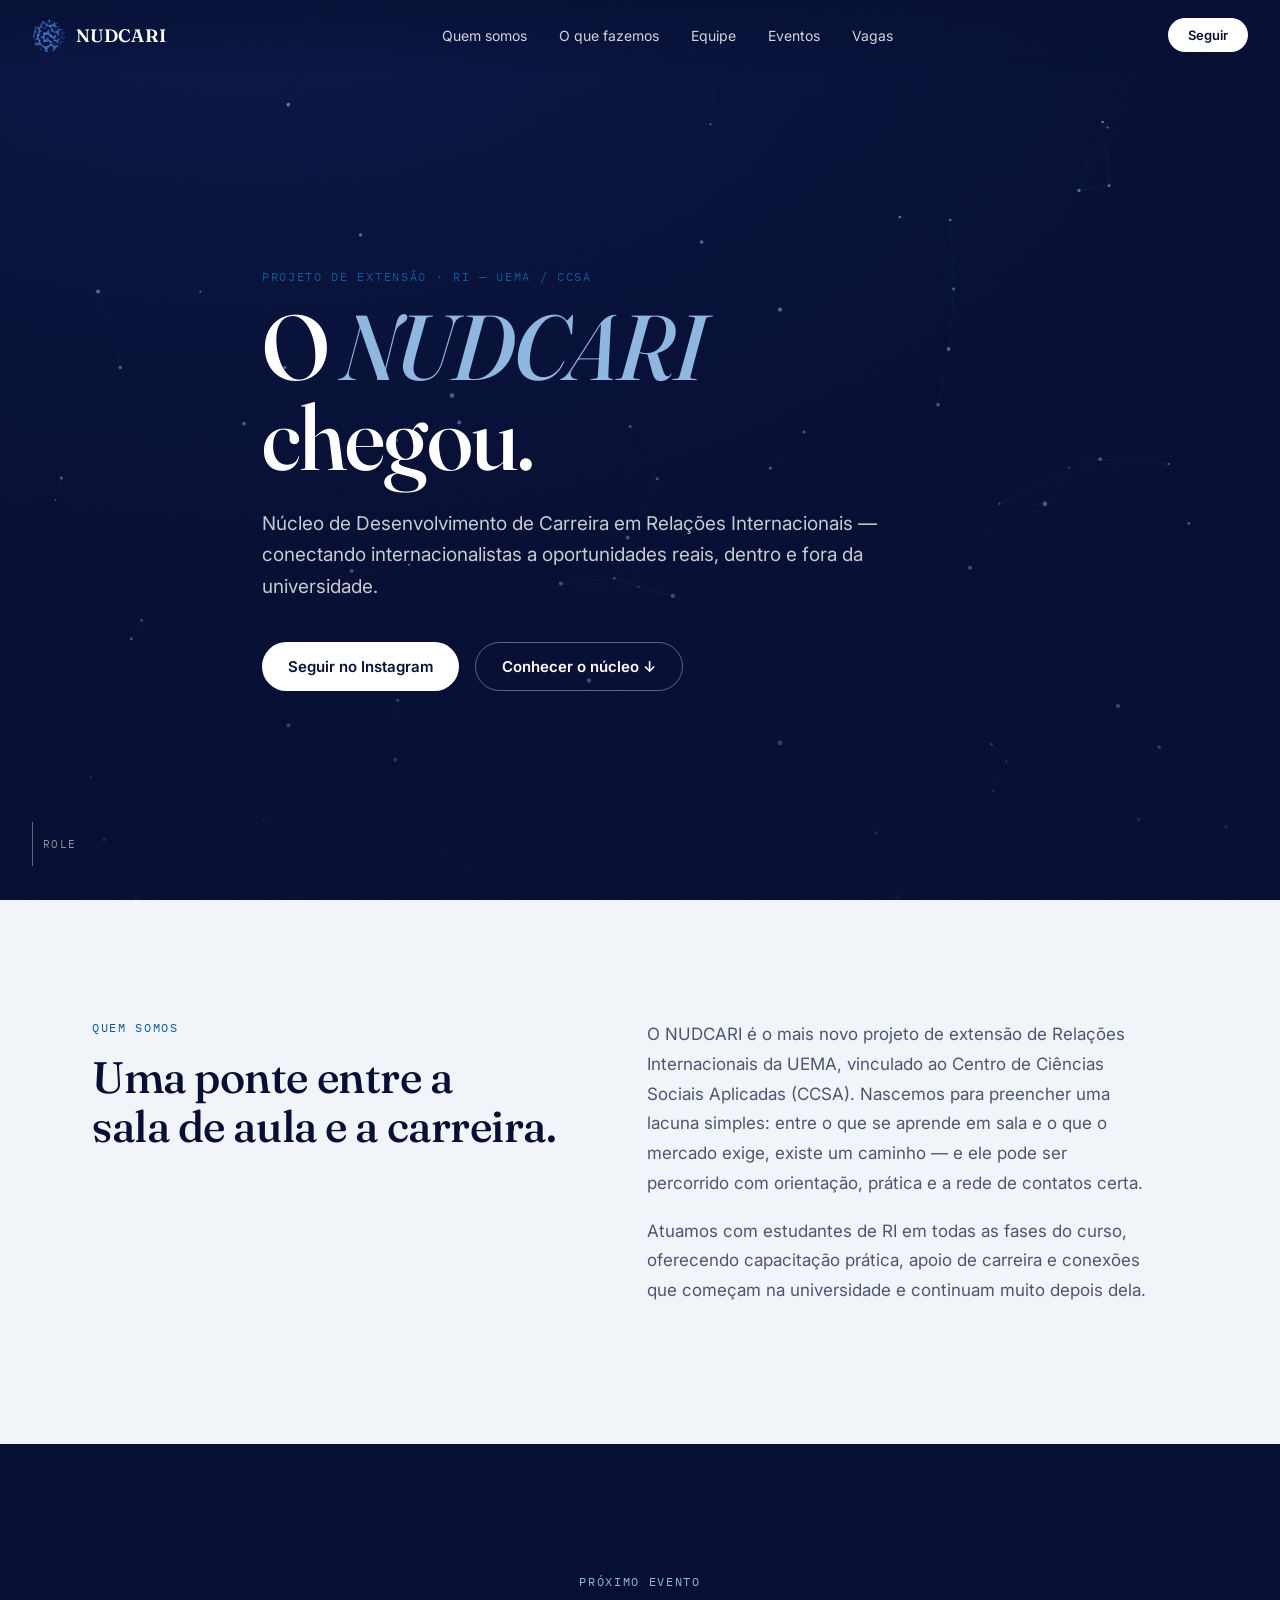
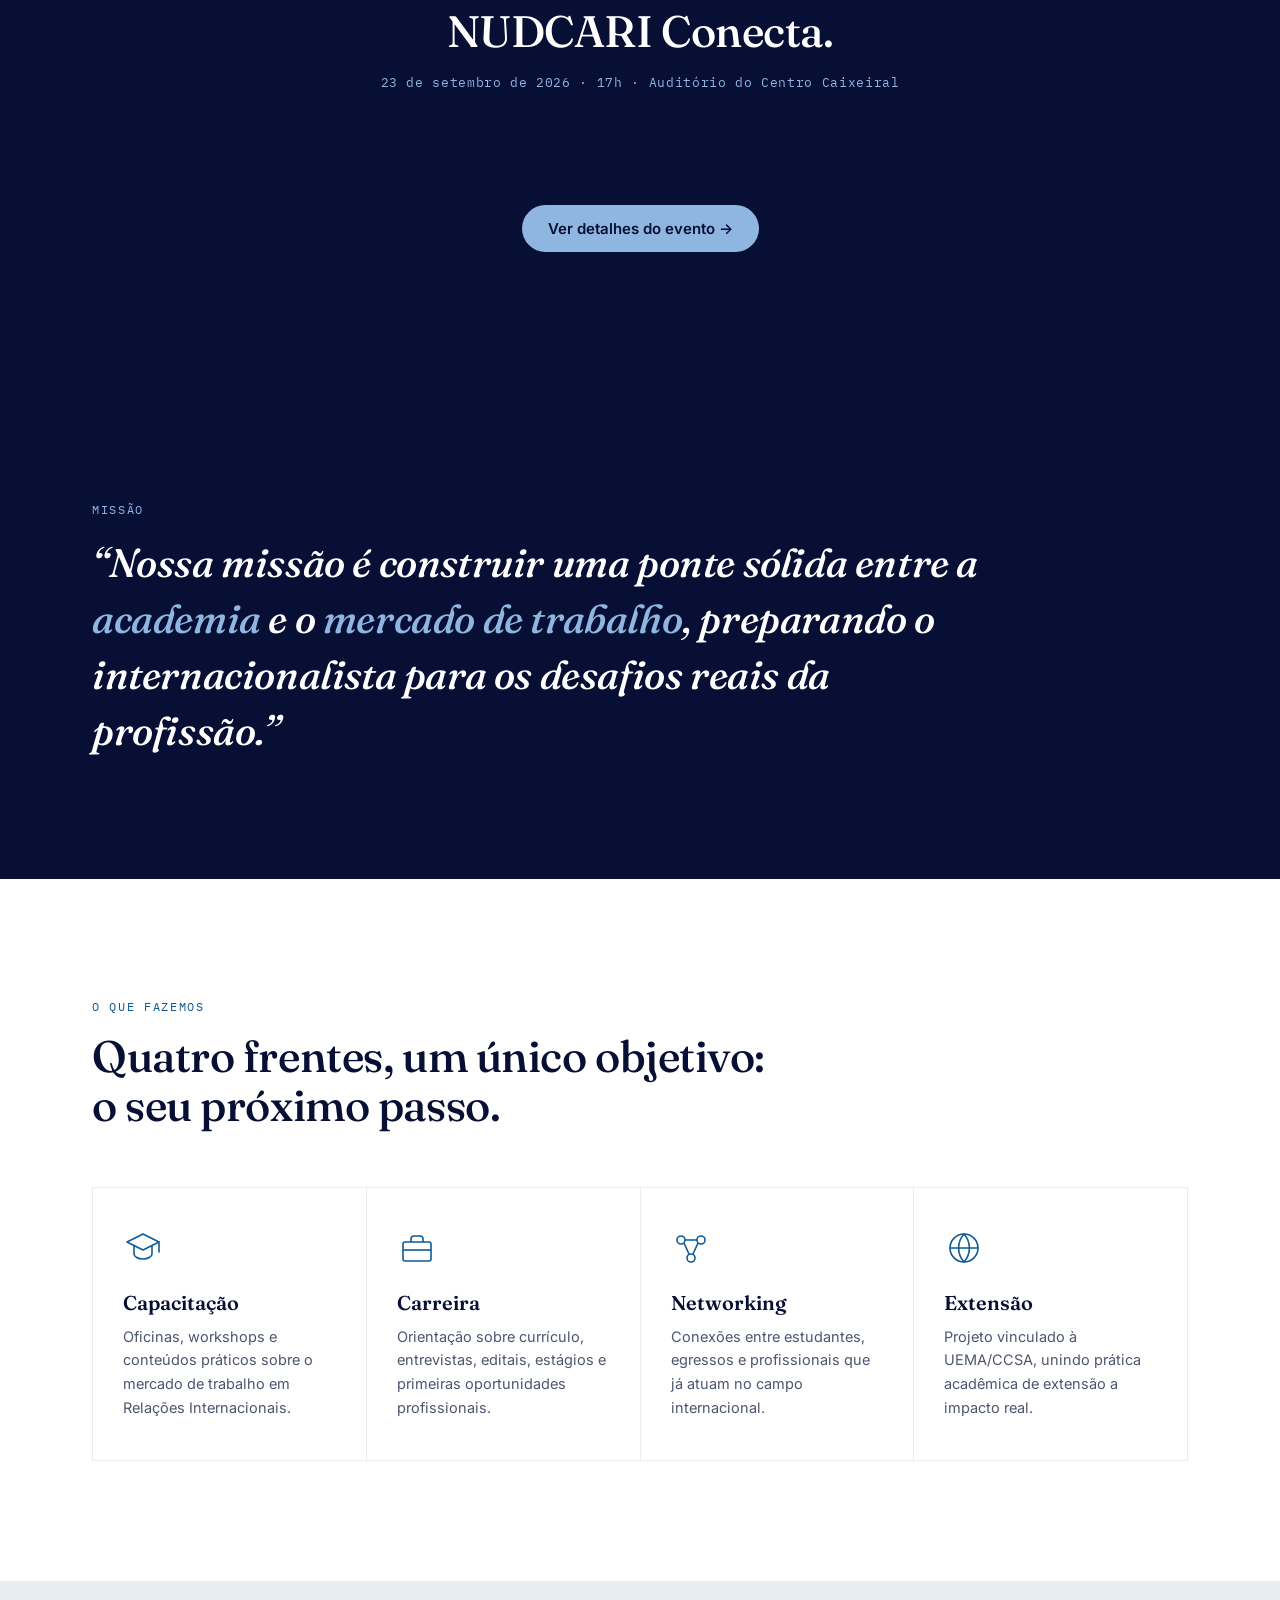
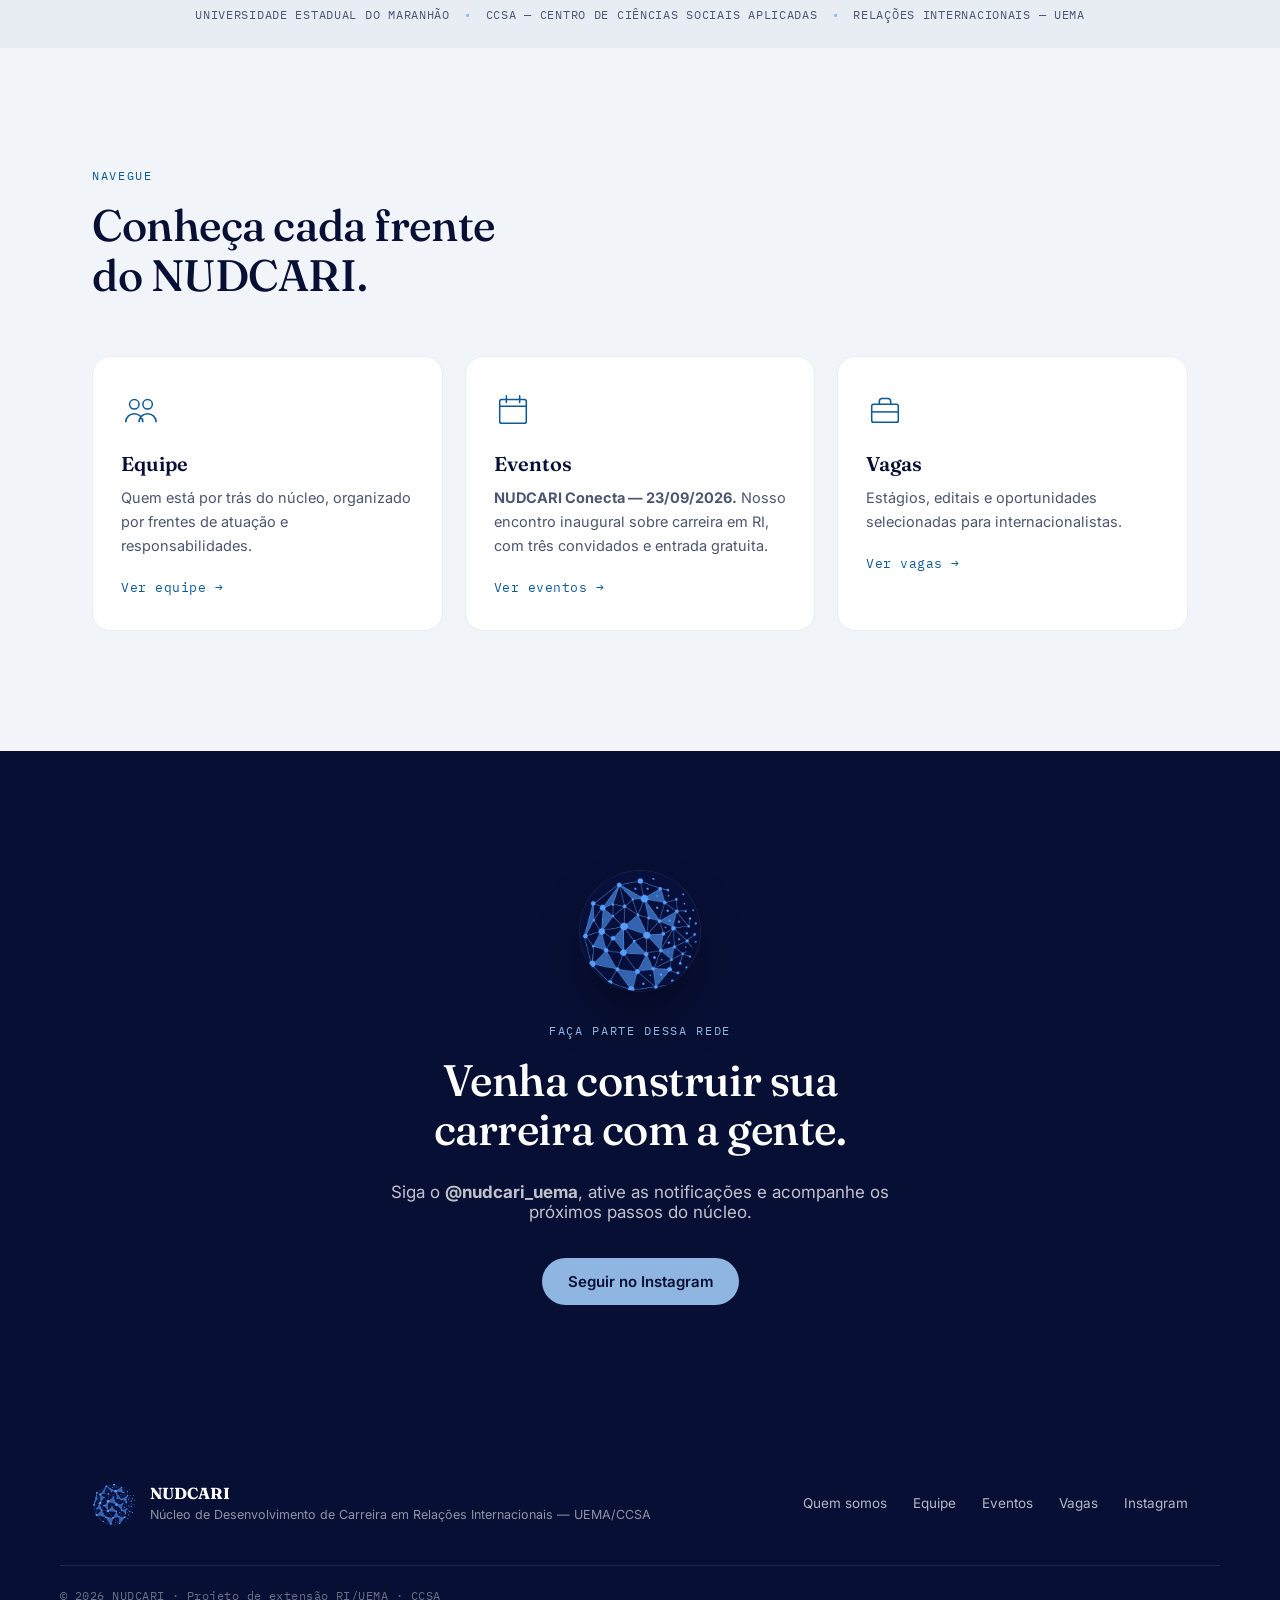
==== commit cc01aafb: "destaque do evento na home com fundo borrado" ====
--- a/index.html
+++ b/index.html
@@ -88,6 +88,25 @@
     </div>
   </section>
 
+  <!-- EVENTO EM DESTAQUE -->
+  <section class="event-feature">
+    <div class="event-feature__bg" aria-hidden="true">
+      <img src="assets/evento-conecta-1.jpg" class="event-feature__img is-a" alt="">
+      <img src="assets/evento-conecta-2.jpg" class="event-feature__img is-b" alt="">
+      <div class="event-feature__scrim"></div>
+    </div>
+    <div class="wrap event-feature__content">
+      <p class="eyebrow eyebrow--light" data-reveal>Próximo evento</p>
+      <h2 class="h2 h2--light" data-reveal>NUDCARI Conecta.</h2>
+      <p class="event-feature__meta" data-reveal>23 de setembro de 2026 · 17h · Auditório do Centro Caixeiral</p>
+      <p class="event-feature__desc" data-reveal>
+        Carreira em RI, trajetórias, mercado de trabalho e possibilidades — com
+        Igor Fóscolo, Vinícius Almeida e Letícia do Carmo. Entrada gratuita, aberta ao público.
+      </p>
+      <a href="eventos.html#nudcari-conecta" class="btn btn--light" data-reveal>Ver detalhes do evento →</a>
+    </div>
+  </section>
+
   <!-- MISSÃO -->
   <section class="section section--navy" id="missao">
     <div class="wrap">
--- a/styles.css
+++ b/styles.css
@@ -135,6 +135,7 @@
   background:linear-gradient(180deg, rgba(7,15,52,.15) 0%, rgba(7,15,52,.55) 78%, rgba(7,15,52,.92) 100%);
 }
 .hero__content{ position:relative; z-index:2; padding:140px 32px 80px; max-width:820px; margin:0 auto; text-align:left; width:100%; }
+
 .hero__title{
   font-family:var(--serif); font-weight:500; color:var(--white);
   font-size:clamp(44px,8vw,92px); line-height:.98; letter-spacing:-.02em; margin:0 0 26px;
@@ -229,6 +230,42 @@
 .footer__links{ display:flex; gap:26px; flex-wrap:wrap; font-size:13.5px; }
 .footer__links a:hover{ color:var(--blue-light); }
 .footer__bottom{ padding:22px 0; font-family:var(--mono); font-size:11.5px; letter-spacing:.04em; color:rgba(255,255,255,.4); }
+
+/* ============ event feature (home) — blurred looping backdrop ============ */
+.event-feature{
+  position:relative; overflow:hidden; padding:130px 0;
+  display:flex; align-items:center; justify-content:center;
+  min-height:520px; background:var(--navy);
+}
+.event-feature__bg{ position:absolute; inset:0; z-index:0; }
+.event-feature__img{
+  position:absolute; inset:-24px; width:calc(100% + 48px); height:calc(100% + 48px);
+  object-fit:cover; filter:blur(28px) saturate(1.15) brightness(.7);
+  opacity:0; animation:eventFeatureLoop 14s ease-in-out infinite;
+}
+.event-feature__img.is-a{ animation-delay:0s; }
+.event-feature__img.is-b{ animation-delay:7s; }
+@keyframes eventFeatureLoop{
+  0%{ opacity:0; }
+  6%{ opacity:1; }
+  44%{ opacity:1; }
+  50%{ opacity:0; }
+  100%{ opacity:0; }
+}
+.event-feature__scrim{
+  position:absolute; inset:0;
+  background:linear-gradient(180deg, rgba(7,15,52,.72) 0%, rgba(7,15,52,.88) 100%);
+}
+.event-feature__content{ position:relative; z-index:1; max-width:680px; margin:0 auto; text-align:center; }
+.event-feature__content .eyebrow{ margin-bottom:18px; }
+.event-feature__content .h2{ margin-bottom:18px; }
+.event-feature__meta{
+  font-family:var(--mono); font-size:13px; letter-spacing:.05em;
+  color:var(--blue-light); margin:0 0 22px;
+}
+.event-feature__desc{
+  font-size:16px; line-height:1.75; color:rgba(255,255,255,.82); margin:0 0 36px;
+}
 
 /* ============ nav active state ============ */
 .nav__links a.active{ color:var(--white); }
@@ -489,4 +526,5 @@
   .wrap{ padding:0 22px; }
   .page-header{ padding:150px 0 60px; }
   .page-header__deco{ width:280px; height:280px; }
+  .event-feature{ padding:90px 0; min-height:auto; }
 }
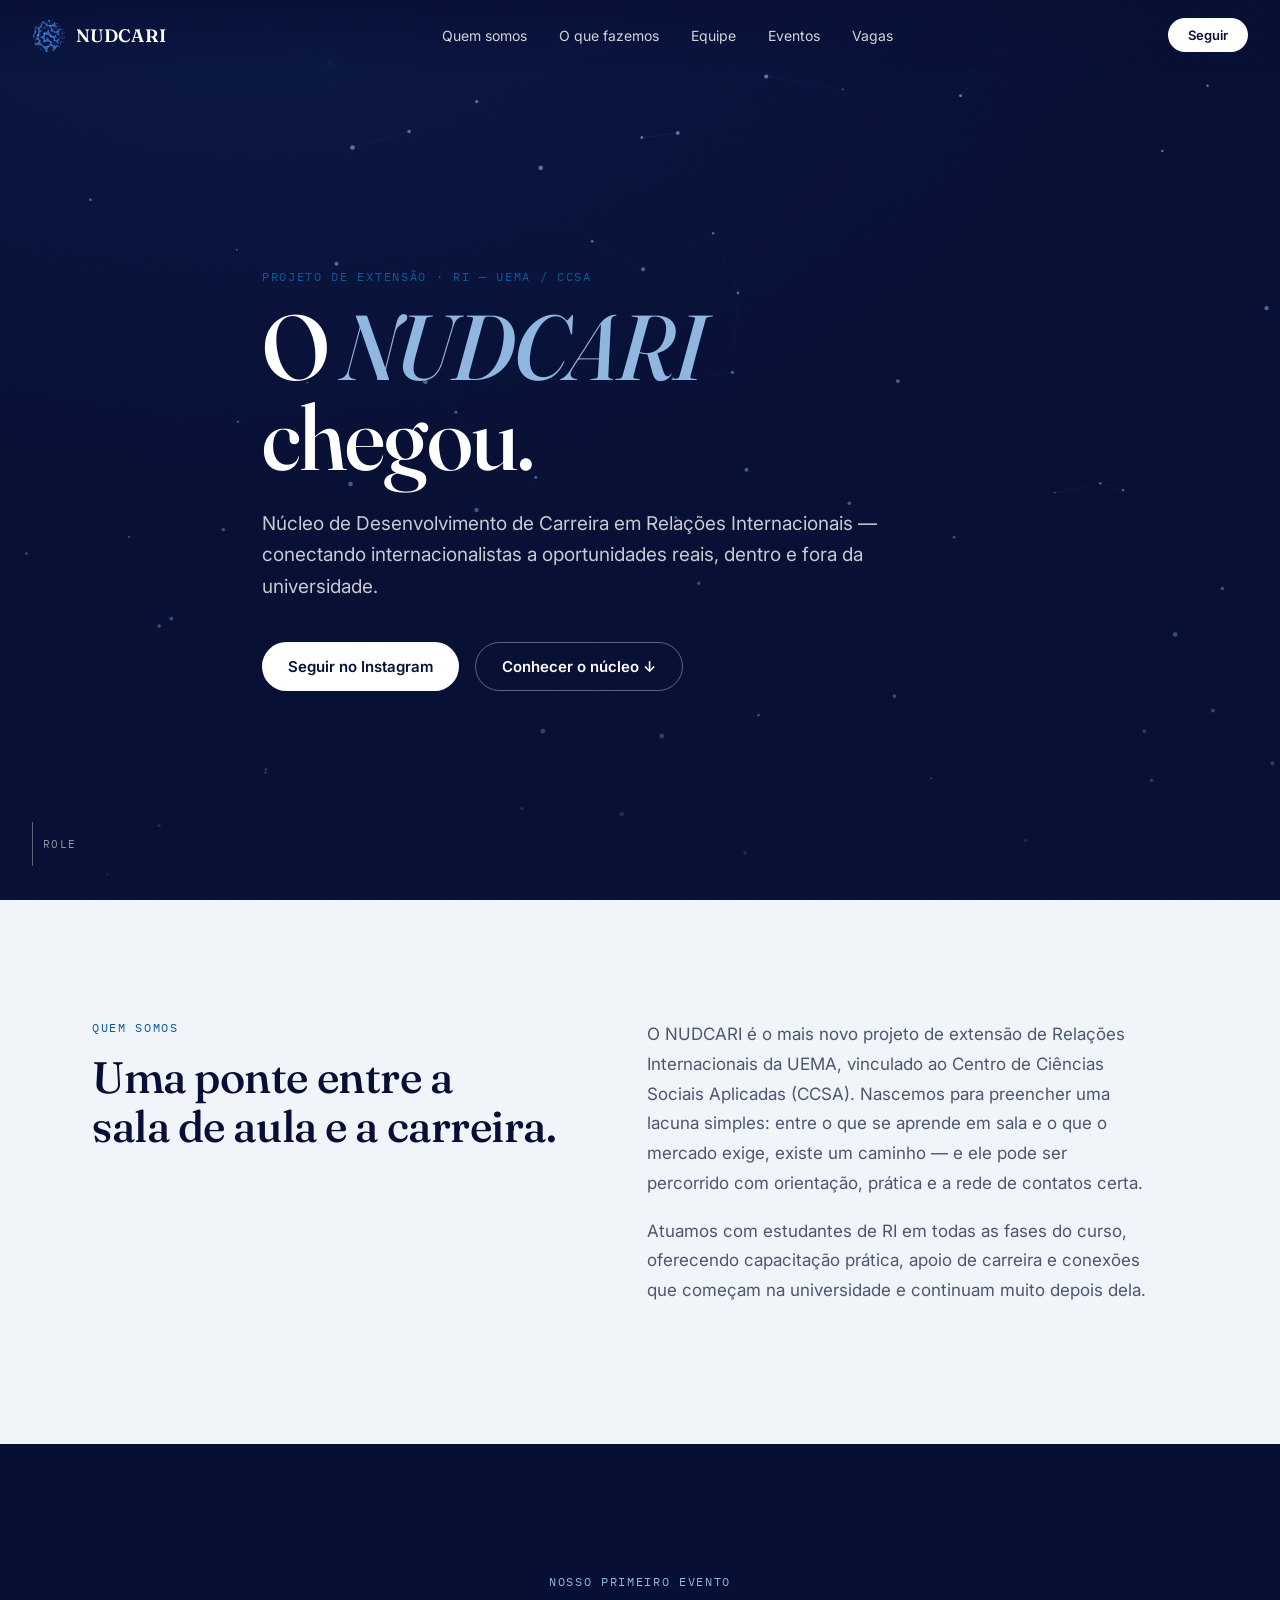
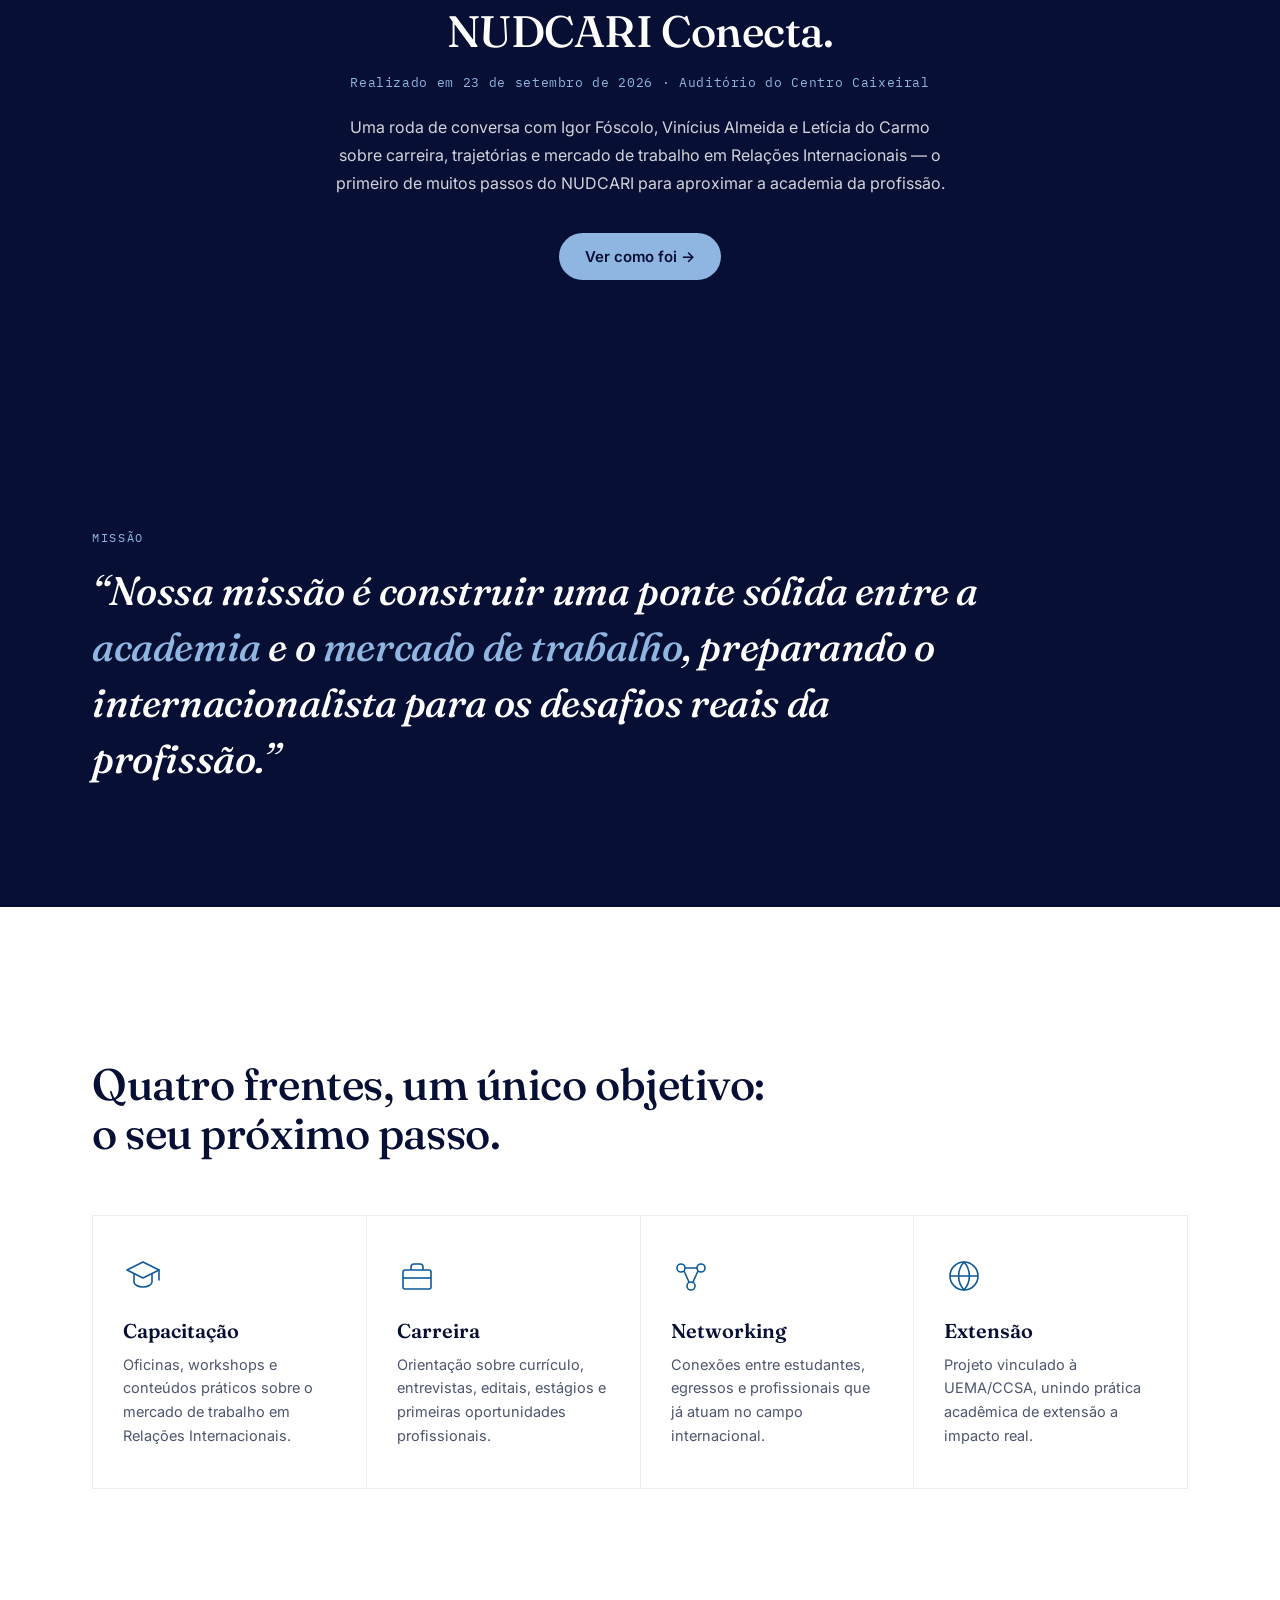
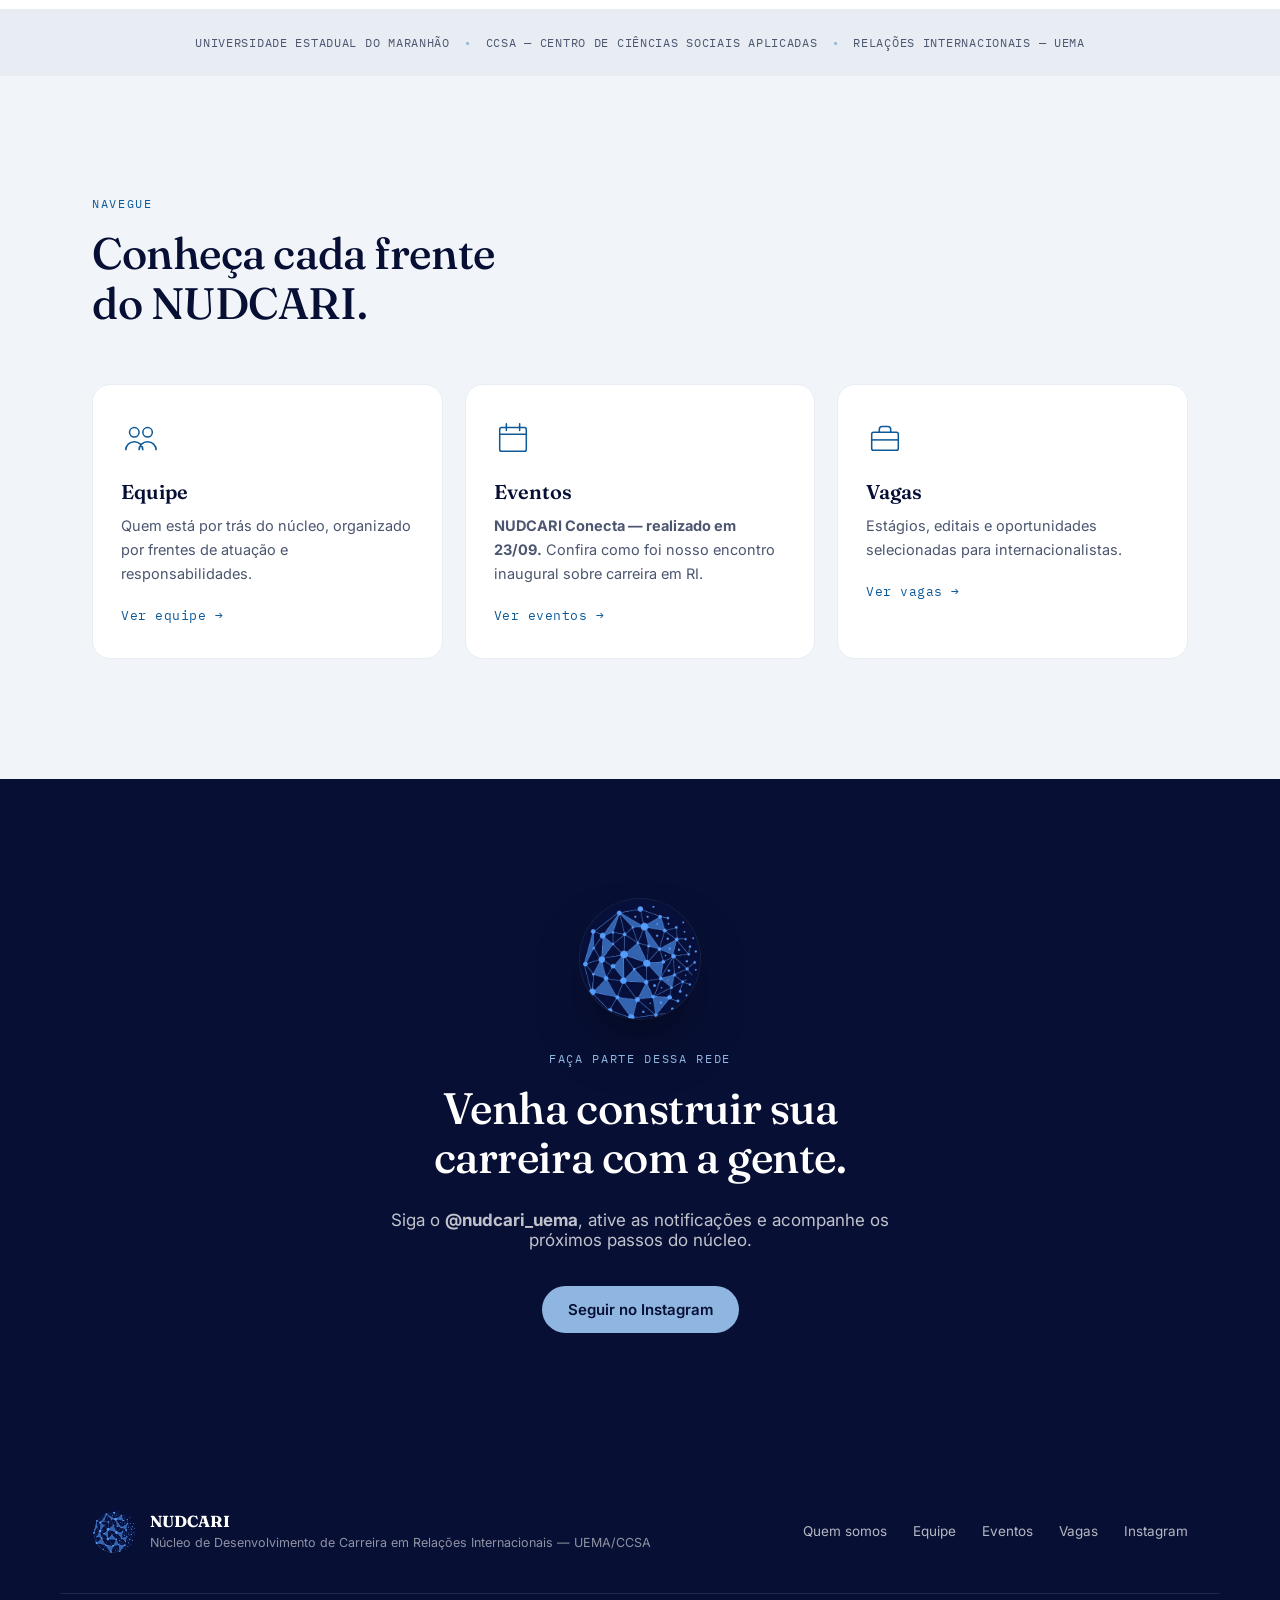
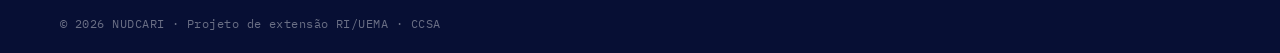
==== commit c91d6518: "adiciona acervo de fotos do evento" ====
--- a/index.html
+++ b/index.html
@@ -96,14 +96,15 @@
       <div class="event-feature__scrim"></div>
     </div>
     <div class="wrap event-feature__content">
-      <p class="eyebrow eyebrow--light" data-reveal>Próximo evento</p>
+      <p class="eyebrow eyebrow--light" data-reveal>Nosso primeiro evento</p>
       <h2 class="h2 h2--light" data-reveal>NUDCARI Conecta.</h2>
-      <p class="event-feature__meta" data-reveal>23 de setembro de 2026 · 17h · Auditório do Centro Caixeiral</p>
+      <p class="event-feature__meta" data-reveal>Realizado em 23 de setembro de 2026 · Auditório do Centro Caixeiral</p>
       <p class="event-feature__desc" data-reveal>
-        Carreira em RI, trajetórias, mercado de trabalho e possibilidades — com
-        Igor Fóscolo, Vinícius Almeida e Letícia do Carmo. Entrada gratuita, aberta ao público.
+        Uma roda de conversa com Igor Fóscolo, Vinícius Almeida e Letícia do Carmo sobre
+        carreira, trajetórias e mercado de trabalho em Relações Internacionais — o primeiro
+        de muitos passos do NUDCARI para aproximar a academia da profissão.
       </p>
-      <a href="eventos.html#nudcari-conecta" class="btn btn--light" data-reveal>Ver detalhes do evento →</a>
+      <a href="eventos.html#nudcari-conecta" class="btn btn--light" data-reveal>Ver como foi →</a>
     </div>
   </section>
 
@@ -189,7 +190,7 @@
             <svg viewBox="0 0 40 40" fill="none"><rect x="6" y="9" width="28" height="25" rx="2" stroke="currentColor" stroke-width="1.6"/><path d="M6 16h28M13 5v7M27 5v7" stroke="currentColor" stroke-width="1.6" stroke-linecap="round"/></svg>
           </div>
           <h3>Eventos</h3>
-          <p><strong>NUDCARI Conecta — 23/09/2026.</strong> Nosso encontro inaugural sobre carreira em RI, com três convidados e entrada gratuita.</p>
+          <p><strong>NUDCARI Conecta — realizado em 23/09.</strong> Confira como foi nosso encontro inaugural sobre carreira em RI.</p>
           <span>Ver eventos →</span>
         </a>
         <a href="vagas.html" class="explore-card" data-reveal>
--- a/styles.css
+++ b/styles.css
@@ -408,6 +408,7 @@
   padding:4px 11px; border-radius:100px; background:var(--pale); color:var(--blue-deep);
 }
 .event__tag--live{ background:var(--navy); color:var(--white); }
+.event__tag--done{ background:var(--pale-2); color:var(--ink-soft); }
 .event__body h3{ font-family:var(--serif); font-weight:600; font-size:27px; color:var(--navy); margin:0 0 6px; }
 .event__subtitle{ font-size:16px; color:var(--blue-deep); margin:0 0 18px; line-height:1.5; }
 .event__desc{ font-size:15px; line-height:1.75; color:var(--ink-soft); margin:0 0 26px; max-width:66ch; }
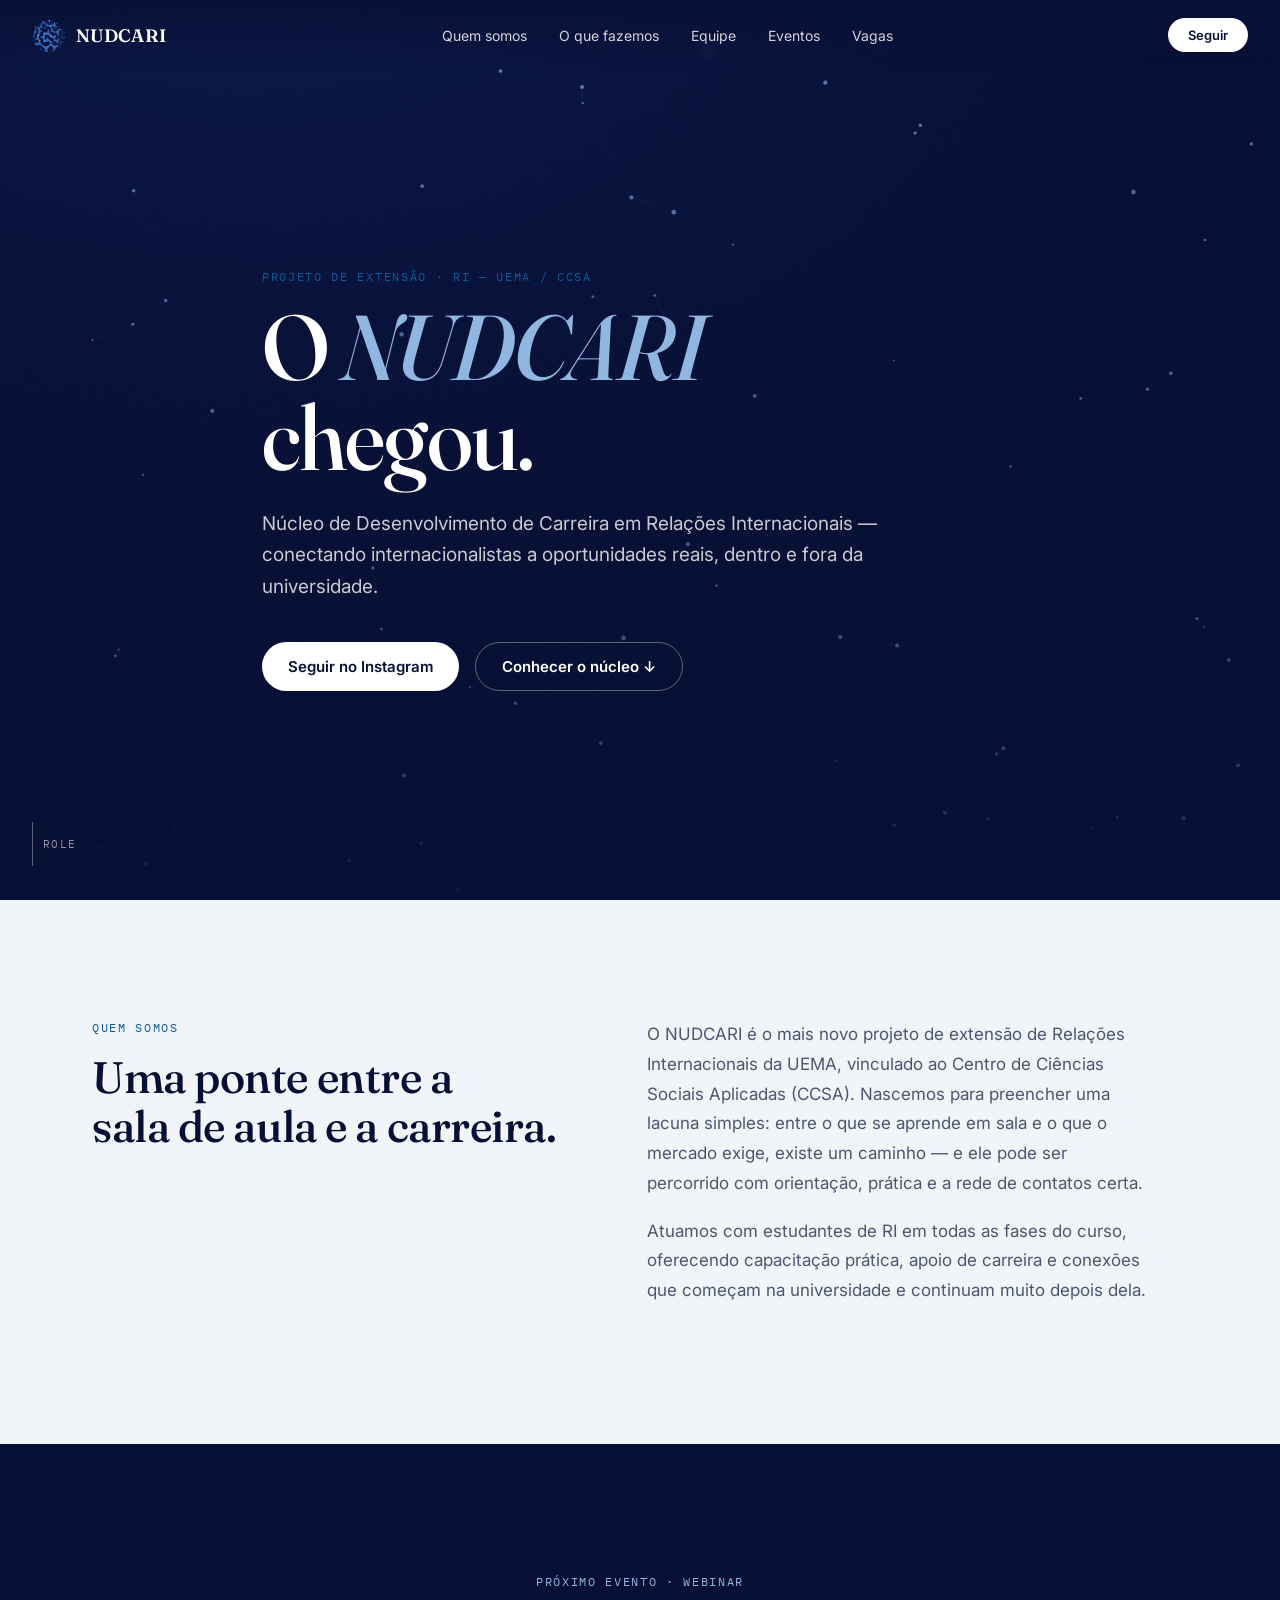
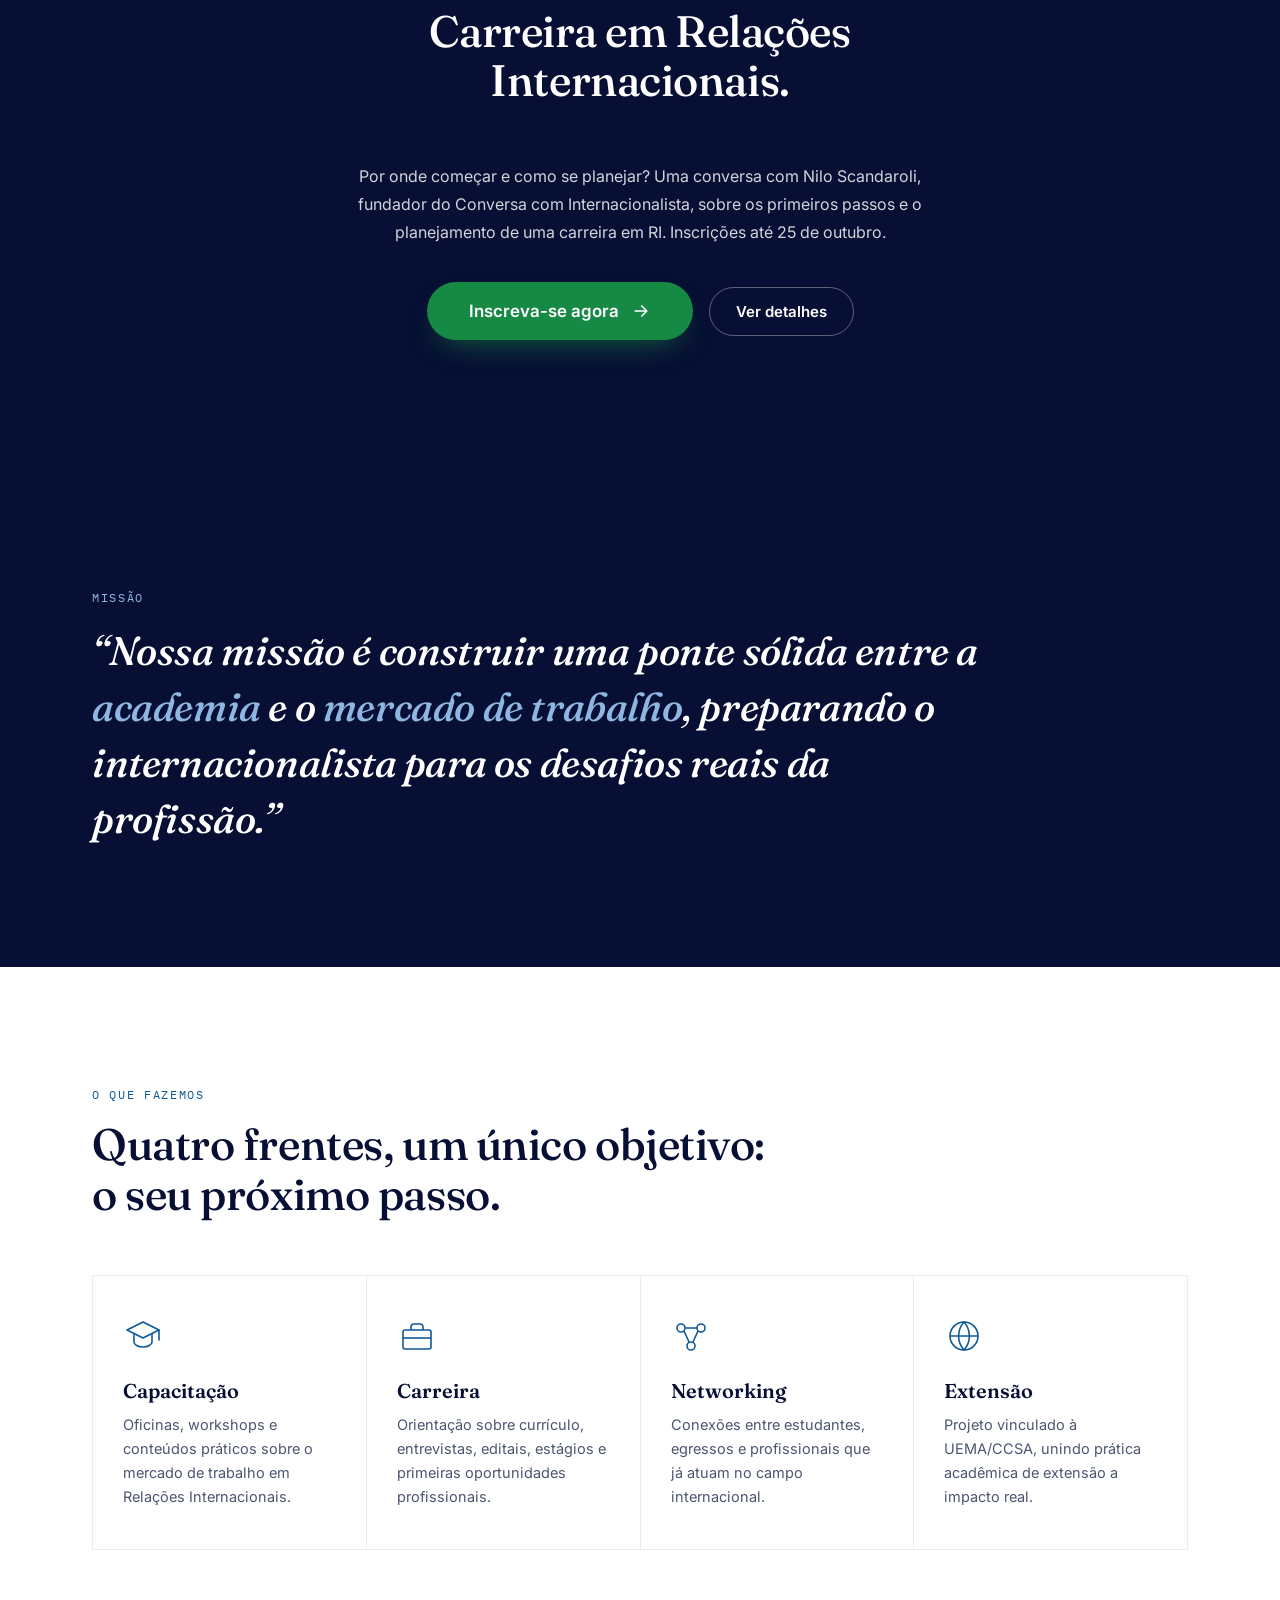
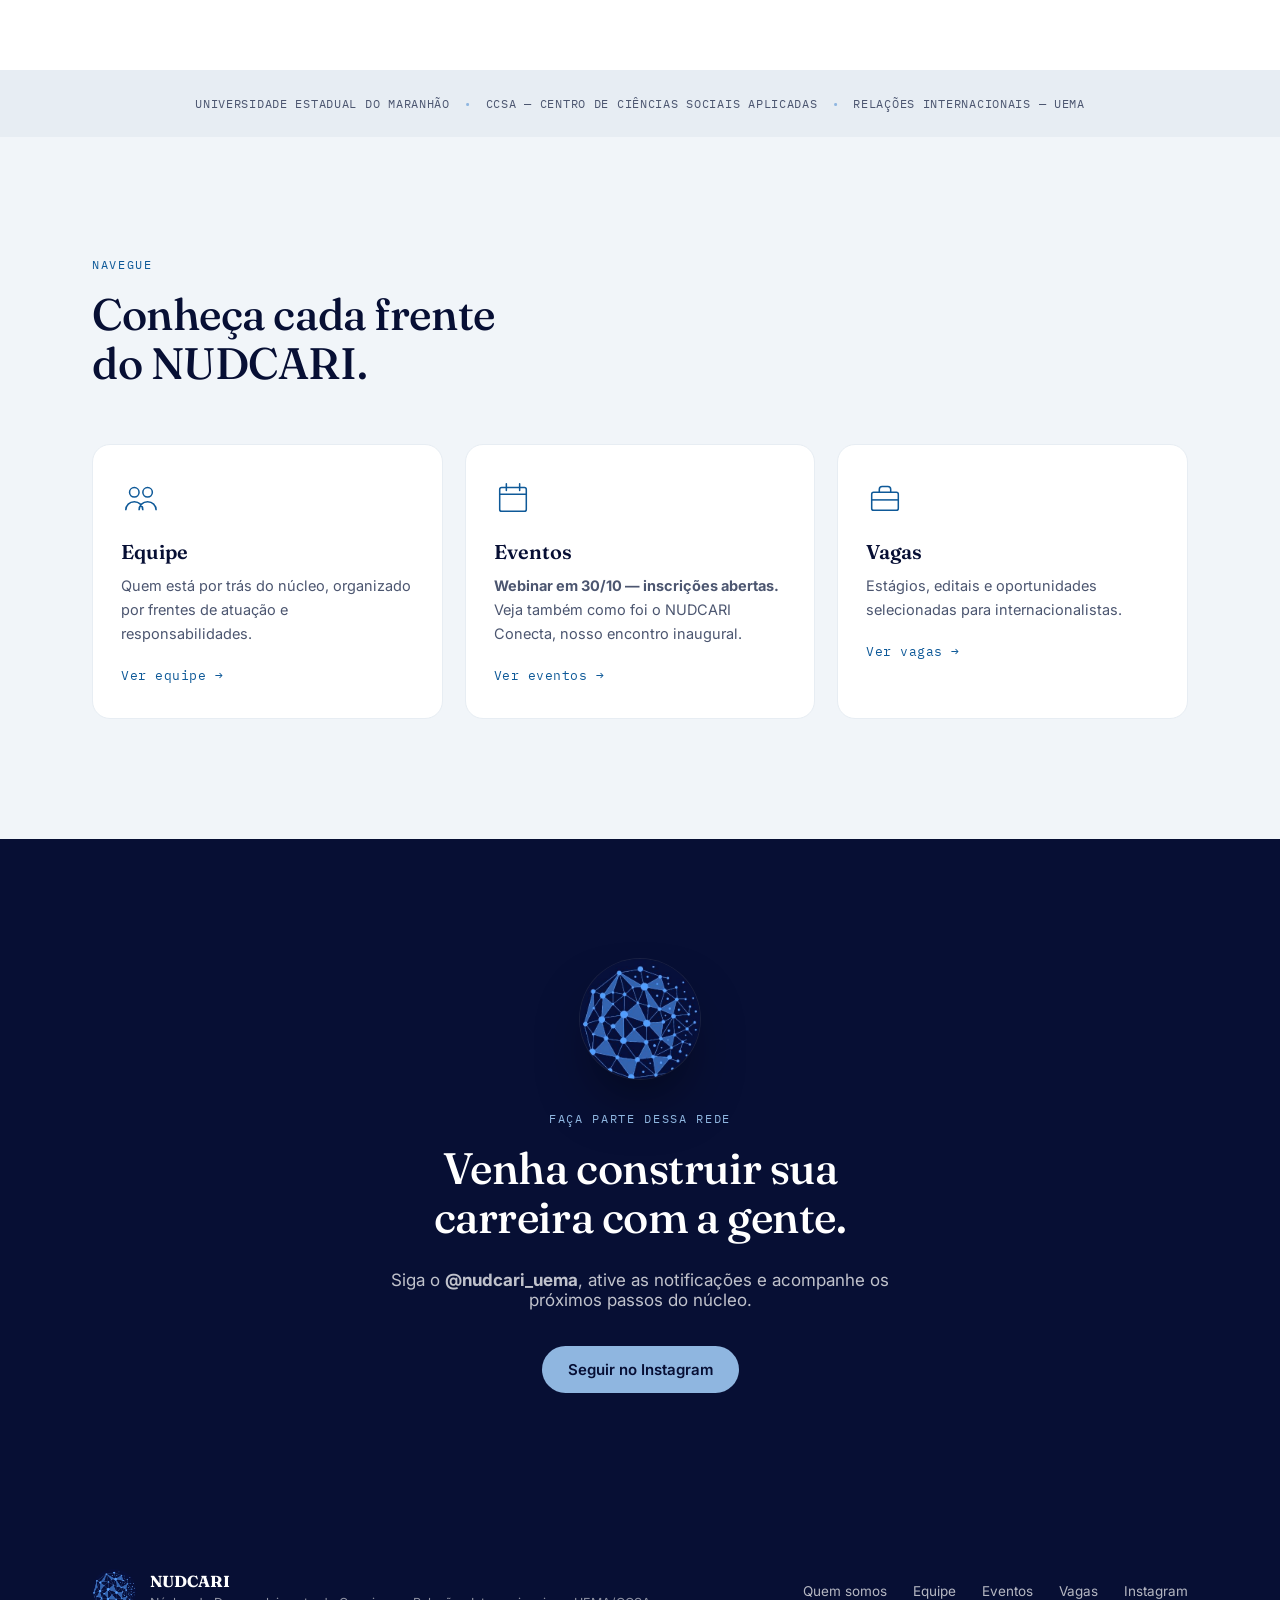
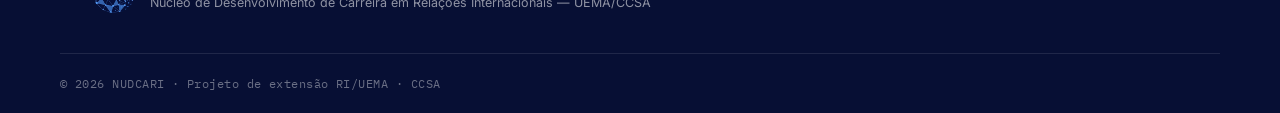
==== commit 0d9d5d1d: "adiciona webinar com Nilo Scandaroli" ====
--- a/index.html
+++ b/index.html
@@ -91,20 +91,26 @@
   <!-- EVENTO EM DESTAQUE -->
   <section class="event-feature">
     <div class="event-feature__bg" aria-hidden="true">
-      <img src="assets/evento-conecta-1.jpg" class="event-feature__img is-a" alt="">
-      <img src="assets/evento-conecta-2.jpg" class="event-feature__img is-b" alt="">
+      <img src="assets/webinar-nilo-1.jpg" class="event-feature__img is-a" alt="">
+      <img src="assets/webinar-nilo-2.jpg" class="event-feature__img is-b" alt="">
       <div class="event-feature__scrim"></div>
     </div>
     <div class="wrap event-feature__content">
-      <p class="eyebrow eyebrow--light" data-reveal>Nosso primeiro evento</p>
-      <h2 class="h2 h2--light" data-reveal>NUDCARI Conecta.</h2>
-      <p class="event-feature__meta" data-reveal>Realizado em 23 de setembro de 2026 · Auditório do Centro Caixeiral</p>
+      <p class="eyebrow eyebrow--light" data-reveal>Próximo evento · Webinar</p>
+      <h2 class="h2 h2--light" data-reveal>Carreira em Relações Internacionais.</h2>
+      <p class="event-feature__meta" data-reveal>30 de outubro · 15h (Brasília) · Online, via Google Meet</p>
       <p class="event-feature__desc" data-reveal>
-        Uma roda de conversa com Igor Fóscolo, Vinícius Almeida e Letícia do Carmo sobre
-        carreira, trajetórias e mercado de trabalho em Relações Internacionais — o primeiro
-        de muitos passos do NUDCARI para aproximar a academia da profissão.
+        Por onde começar e como se planejar? Uma conversa com Nilo Scandaroli, fundador do
+        Conversa com Internacionalista, sobre os primeiros passos e o planejamento de uma
+        carreira em RI. Inscrições até 25 de outubro.
       </p>
-      <a href="eventos.html#nudcari-conecta" class="btn btn--light" data-reveal>Ver como foi →</a>
+      <div class="event-feature__actions" data-reveal>
+        <a href="https://www.even3.com.br/carreira-em-relacoes-internacionais-796819/" target="_blank" rel="noopener noreferrer" class="btn-register">
+          Inscreva-se agora
+          <svg viewBox="0 0 24 24" fill="none" aria-hidden="true" width="20" height="20"><path d="M5 12h14M13 6l6 6-6 6" stroke="currentColor" stroke-width="2" stroke-linecap="round" stroke-linejoin="round"/></svg>
+        </a>
+        <a href="eventos.html#webinar-carreira-ri" class="btn btn--ghost">Ver detalhes</a>
+      </div>
     </div>
   </section>
 
@@ -190,7 +196,7 @@
             <svg viewBox="0 0 40 40" fill="none"><rect x="6" y="9" width="28" height="25" rx="2" stroke="currentColor" stroke-width="1.6"/><path d="M6 16h28M13 5v7M27 5v7" stroke="currentColor" stroke-width="1.6" stroke-linecap="round"/></svg>
           </div>
           <h3>Eventos</h3>
-          <p><strong>NUDCARI Conecta — realizado em 23/09.</strong> Confira como foi nosso encontro inaugural sobre carreira em RI.</p>
+          <p><strong>Webinar em 30/10 — inscrições abertas.</strong> Veja também como foi o NUDCARI Conecta, nosso encontro inaugural.</p>
           <span>Ver eventos →</span>
         </a>
         <a href="vagas.html" class="explore-card" data-reveal>
--- a/styles.css
+++ b/styles.css
@@ -433,6 +433,25 @@
 }
 .speaker p{ font-size:13px; line-height:1.6; color:var(--ink-soft); margin:0; }
 .event__link{ display:inline-block; }
+
+/* ============ register button (green, prominent) ============ */
+.btn-register{
+  display:inline-flex; align-items:center; justify-content:center; gap:12px;
+  background:#168a45; color:#fff; font-family:var(--sans); font-weight:600; font-size:17px;
+  padding:19px 42px; border-radius:100px;
+  box-shadow:0 14px 30px -14px rgba(22,138,69,.75);
+  transition:transform .35s var(--ease), background .35s, box-shadow .35s;
+}
+.btn-register svg{ transition:transform .35s var(--ease); }
+.btn-register:hover{ background:#117a3b; transform:translateY(-3px); box-shadow:0 22px 38px -14px rgba(22,138,69,.85); }
+.btn-register:hover svg{ transform:translateX(4px); }
+.btn-register:focus-visible{ outline:3px solid rgba(22,138,69,.45); outline-offset:3px; }
+
+.event__cta{ display:flex; align-items:center; flex-wrap:wrap; gap:16px 22px; margin:0 0 34px; }
+.event__cta-note{ font-family:var(--mono); font-size:12px; letter-spacing:.04em; color:var(--ink-soft); }
+.speakers--single{ grid-template-columns:minmax(0,560px); }
+
+.event-feature__actions{ display:flex; justify-content:center; align-items:center; flex-wrap:wrap; gap:14px 16px; }
 
 /* ============ carousel ============ */
 .carousel{ position:relative; margin:0 0 28px; }
@@ -519,6 +538,8 @@
   .role-grid{ grid-template-columns:1fr; }
   .member-grid{ grid-template-columns:1fr; }
   .event{ padding:26px 22px; }
+  .btn-register{ width:100%; padding:18px 24px; }
+  .event-feature__actions .btn{ width:100%; justify-content:center; }
   .carousel__slide img{ max-height:420px; }
   .carousel__nav--prev{ left:6px; }
   .carousel__nav--next{ right:6px; }
